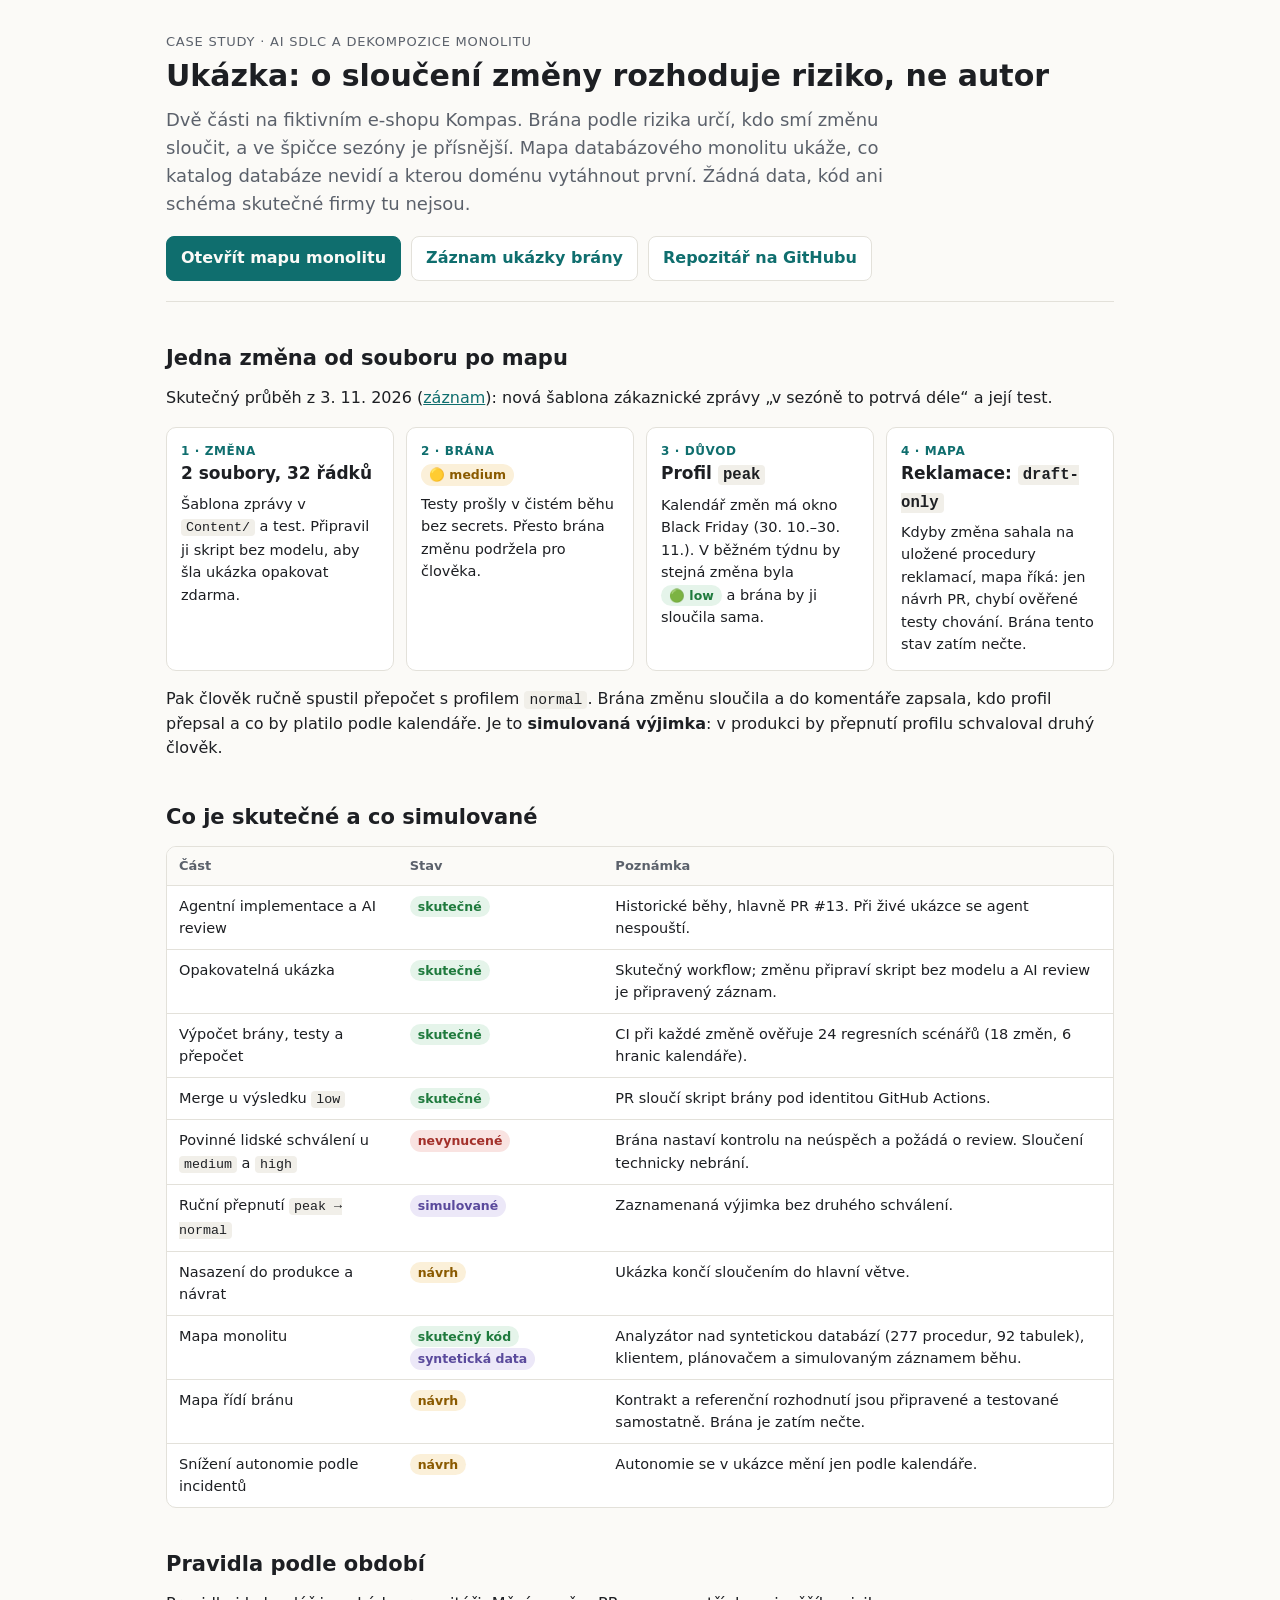
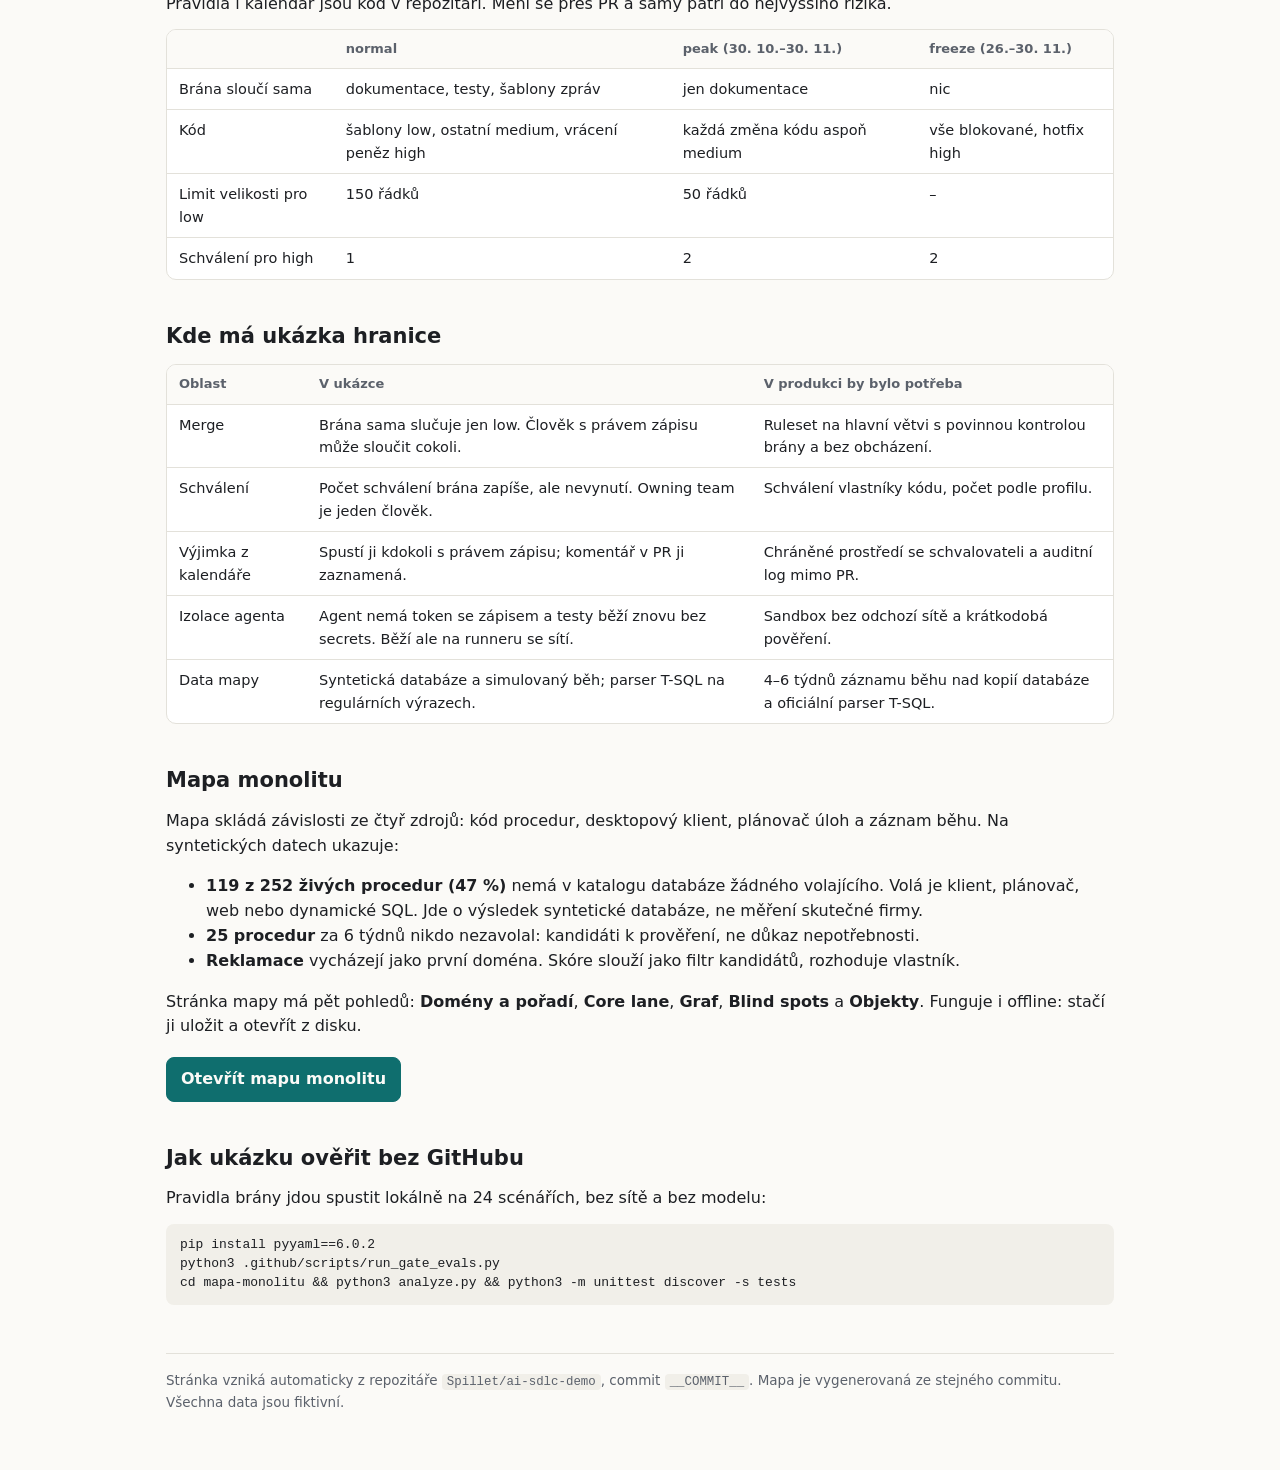
==== pages/index.html @ bfca405f "GitHub Pages: přehled pro hodnotitele, záznam dema a živá mapa - pages/index.html: cesta změna -> br" ====
<!doctype html>
<html lang="cs">
<head>
<meta charset="utf-8">
<meta name="viewport" content="width=device-width, initial-scale=1">
<title>AI SDLC: ukázka</title>
<meta name="description" content="Praktická ukázka k case study AI SDLC a dekompozice monolitu: brána podle rizika a kalendáře a mapa databázového monolitu. Fiktivní data.">
<link rel="stylesheet" href="style.css">
</head>
<body>
<main>
<header class="top">
  <p class="eyebrow">Case study · AI SDLC a dekompozice monolitu</p>
  <h1>Ukázka: o sloučení změny rozhoduje riziko, ne autor</h1>
  <p class="lead">Dvě části na fiktivním e-shopu Kompas. Brána podle rizika určí, kdo smí změnu sloučit, a ve špičce sezóny je přísnější. Mapa databázového monolitu ukáže, co katalog databáze nevidí a kterou doménu vytáhnout první. Žádná data, kód ani schéma skutečné firmy tu nejsou.</p>
  <div class="links">
    <a class="primary" href="mapa/">Otevřít mapu monolitu</a>
    <a href="zaznam-dema.html">Záznam ukázky brány</a>
    <a href="https://github.com/Spillet/ai-sdlc-demo">Repozitář na GitHubu</a>
  </div>
</header>

<section>
  <h2>Jedna změna od souboru po mapu</h2>
  <p>Skutečný průběh z 3. 11. 2026 (<a href="zaznam-dema.html">záznam</a>): nová šablona zákaznické zprávy „v sezóně to potrvá déle“ a její test.</p>
  <div class="path">
    <div class="step"><div class="n">1 · Změna</div><h3>2 soubory, 32 řádků</h3><p>Šablona zprávy v <code>Content/</code> a test. Připravil ji skript bez modelu, aby šla ukázka opakovat zdarma.</p></div>
    <div class="step"><div class="n">2 · Brána</div><h3><span class="tag t-med">🟡 medium</span></h3><p>Testy prošly v čistém běhu bez secrets. Přesto brána změnu podržela pro člověka.</p></div>
    <div class="step"><div class="n">3 · Důvod</div><h3>Profil <code>peak</code></h3><p>Kalendář změn má okno Black Friday (30. 10.–30. 11.). V běžném týdnu by stejná změna byla <span class="tag t-low">🟢 low</span> a brána by ji sloučila sama.</p></div>
    <div class="step"><div class="n">4 · Mapa</div><h3>Reklamace: <code>draft-only</code></h3><p>Kdyby změna sahala na uložené procedury reklamací, mapa říká: jen návrh PR, chybí ověřené testy chování. Brána tento stav zatím nečte.</p></div>
  </div>
  <p>Pak člověk ručně spustil přepočet s profilem <code>normal</code>. Brána změnu sloučila a do komentáře zapsala, kdo profil přepsal a co by platilo podle kalendáře. Je to <strong>simulovaná výjimka</strong>: v produkci by přepnutí profilu schvaloval druhý člověk.</p>
</section>

<section>
  <h2>Co je skutečné a co simulované</h2>
  <div class="table-wrap"><table>
    <thead><tr><th>Část</th><th>Stav</th><th>Poznámka</th></tr></thead>
    <tbody>
      <tr><td>Agentní implementace a AI review</td><td><span class="tag real">skutečné</span></td><td>Historické běhy, hlavně PR #13. Při živé ukázce se agent nespouští.</td></tr>
      <tr><td>Opakovatelná ukázka</td><td><span class="tag real">skutečné</span></td><td>Skutečný workflow; změnu připraví skript bez modelu a AI review je připravený záznam.</td></tr>
      <tr><td>Výpočet brány, testy a přepočet</td><td><span class="tag real">skutečné</span></td><td>CI při každé změně ověřuje 24 regresních scénářů (18 změn, 6 hranic kalendáře).</td></tr>
      <tr><td>Merge u výsledku <code>low</code></td><td><span class="tag real">skutečné</span></td><td>PR sloučí skript brány pod identitou GitHub Actions.</td></tr>
      <tr><td>Povinné lidské schválení u <code>medium</code> a <code>high</code></td><td><span class="tag not">nevynucené</span></td><td>Brána nastaví kontrolu na neúspěch a požádá o review. Sloučení technicky nebrání.</td></tr>
      <tr><td>Ruční přepnutí <code>peak → normal</code></td><td><span class="tag sim">simulované</span></td><td>Zaznamenaná výjimka bez druhého schválení.</td></tr>
      <tr><td>Nasazení do produkce a návrat</td><td><span class="tag plan">návrh</span></td><td>Ukázka končí sloučením do hlavní větve.</td></tr>
      <tr><td>Mapa monolitu</td><td><span class="tag real">skutečný kód</span> <span class="tag sim">syntetická data</span></td><td>Analyzátor nad syntetickou databází (277 procedur, 92 tabulek), klientem, plánovačem a simulovaným záznamem běhu.</td></tr>
      <tr><td>Mapa řídí bránu</td><td><span class="tag plan">návrh</span></td><td>Kontrakt a referenční rozhodnutí jsou připravené a testované samostatně. Brána je zatím nečte.</td></tr>
      <tr><td>Snížení autonomie podle incidentů</td><td><span class="tag plan">návrh</span></td><td>Autonomie se v ukázce mění jen podle kalendáře.</td></tr>
    </tbody>
  </table></div>
</section>

<section>
  <h2>Pravidla podle období</h2>
  <p>Pravidla i kalendář jsou kód v repozitáři. Mění se přes PR a samy patří do nejvyššího rizika.</p>
  <div class="table-wrap"><table>
    <thead><tr><th></th><th>normal</th><th>peak (30. 10.–30. 11.)</th><th>freeze (26.–30. 11.)</th></tr></thead>
    <tbody>
      <tr><td>Brána sloučí sama</td><td>dokumentace, testy, šablony zpráv</td><td>jen dokumentace</td><td>nic</td></tr>
      <tr><td>Kód</td><td>šablony low, ostatní medium, vrácení peněz high</td><td>každá změna kódu aspoň medium</td><td>vše blokované, hotfix high</td></tr>
      <tr><td>Limit velikosti pro low</td><td>150 řádků</td><td>50 řádků</td><td>–</td></tr>
      <tr><td>Schválení pro high</td><td>1</td><td>2</td><td>2</td></tr>
    </tbody>
  </table></div>
</section>

<section>
  <h2>Kde má ukázka hranice</h2>
  <div class="table-wrap"><table>
    <thead><tr><th>Oblast</th><th>V ukázce</th><th>V produkci by bylo potřeba</th></tr></thead>
    <tbody>
      <tr><td>Merge</td><td>Brána sama slučuje jen low. Člověk s právem zápisu může sloučit cokoli.</td><td>Ruleset na hlavní větvi s povinnou kontrolou brány a bez obcházení.</td></tr>
      <tr><td>Schválení</td><td>Počet schválení brána zapíše, ale nevynutí. Owning team je jeden člověk.</td><td>Schválení vlastníky kódu, počet podle profilu.</td></tr>
      <tr><td>Výjimka z kalendáře</td><td>Spustí ji kdokoli s právem zápisu; komentář v PR ji zaznamená.</td><td>Chráněné prostředí se schvalovateli a auditní log mimo PR.</td></tr>
      <tr><td>Izolace agenta</td><td>Agent nemá token se zápisem a testy běží znovu bez secrets. Běží ale na runneru se sítí.</td><td>Sandbox bez odchozí sítě a krátkodobá pověření.</td></tr>
      <tr><td>Data mapy</td><td>Syntetická databáze a simulovaný běh; parser T-SQL na regulárních výrazech.</td><td>4–6 týdnů záznamu běhu nad kopií databáze a oficiální parser T-SQL.</td></tr>
    </tbody>
  </table></div>
</section>

<section>
  <h2>Mapa monolitu</h2>
  <p>Mapa skládá závislosti ze čtyř zdrojů: kód procedur, desktopový klient, plánovač úloh a záznam běhu. Na syntetických datech ukazuje:</p>
  <ul>
    <li><strong>119 z 252 živých procedur (47 %)</strong> nemá v katalogu databáze žádného volajícího. Volá je klient, plánovač, web nebo dynamické SQL. Jde o výsledek syntetické databáze, ne měření skutečné firmy.</li>
    <li><strong>25 procedur</strong> za 6 týdnů nikdo nezavolal: kandidáti k prověření, ne důkaz nepotřebnosti.</li>
    <li><strong>Reklamace</strong> vycházejí jako první doména. Skóre slouží jako filtr kandidátů, rozhoduje vlastník.</li>
  </ul>
  <p>Stránka mapy má pět pohledů: <strong>Domény a pořadí</strong>, <strong>Core lane</strong>, <strong>Graf</strong>, <strong>Blind spots</strong> a <strong>Objekty</strong>. Funguje i offline: stačí ji uložit a otevřít z disku.</p>
  <div class="links"><a class="primary" href="mapa/">Otevřít mapu monolitu</a></div>
</section>

<section>
  <h2>Jak ukázku ověřit bez GitHubu</h2>
  <p>Pravidla brány jdou spustit lokálně na 24 scénářích, bez sítě a bez modelu:</p>
<pre>pip install pyyaml==6.0.2
python3 .github/scripts/run_gate_evals.py
cd mapa-monolitu &amp;&amp; python3 analyze.py &amp;&amp; python3 -m unittest discover -s tests</pre>
</section>

<footer>
  Stránka vzniká automaticky z repozitáře <code>Spillet/ai-sdlc-demo</code>, commit <code>__COMMIT__</code>. Mapa je vygenerovaná ze stejného commitu. Všechna data jsou fiktivní.
</footer>
</main>
</body>
</html>
---- pages/style.css ----
:root{
  --bg:#fbfaf7; --surface:#ffffff; --text:#1d1f23; --muted:#5b616b; --line:#e3e1da;
  --accent:#0f6e6e; --accent-soft:#e3f1f0;
  --low:#1f7a3d; --low-soft:#e5f4ea; --med:#8a5a00; --med-soft:#fbf0d9;
  --high:#a3302a; --high-soft:#f9e3e1; --sim:#5a4a9c; --sim-soft:#ece8f8;
  --code:#f1efe9;
}
@media (prefers-color-scheme: dark){:root:not([data-theme="light"]){
  --bg:#15171a; --surface:#1d2024; --text:#e8e6e1; --muted:#a3a8b0; --line:#30343a;
  --accent:#5cc3bf; --accent-soft:#1d3433;
  --low:#6fd08f; --low-soft:#1c3324; --med:#e6b85c; --med-soft:#3a2f17;
  --high:#f08a82; --high-soft:#3d2120; --sim:#b3a6f0; --sim-soft:#2a2540;
  --code:#262a2f;
}}
:root[data-theme="dark"]{
  --bg:#15171a; --surface:#1d2024; --text:#e8e6e1; --muted:#a3a8b0; --line:#30343a;
  --accent:#5cc3bf; --accent-soft:#1d3433;
  --low:#6fd08f; --low-soft:#1c3324; --med:#e6b85c; --med-soft:#3a2f17;
  --high:#f08a82; --high-soft:#3d2120; --sim:#b3a6f0; --sim-soft:#2a2540;
  --code:#262a2f;
}
*{box-sizing:border-box}
html{-webkit-text-size-adjust:100%}
body{margin:0;background:var(--bg);color:var(--text);
  font:16px/1.55 system-ui,-apple-system,"Segoe UI",Roboto,sans-serif}
main{max-width:980px;margin:0 auto;padding:32px 16px 64px}
header.top{border-bottom:1px solid var(--line);padding-bottom:20px;margin-bottom:28px}
.eyebrow{font-size:13px;letter-spacing:.06em;text-transform:uppercase;color:var(--muted);margin:0 0 6px}
h1{font-size:30px;line-height:1.2;margin:0 0 12px}
h2{font-size:21px;margin:40px 0 12px}
h3{font-size:17px;margin:0 0 6px}
p{margin:0 0 12px}
.lead{font-size:18px;color:var(--muted);max-width:760px}
a{color:var(--accent)}
code{background:var(--code);padding:1px 5px;border-radius:4px;font-size:.92em}
pre{background:var(--code);padding:12px 14px;border-radius:8px;overflow-x:auto;font-size:13px;line-height:1.45}
.note{border-left:3px solid var(--accent);background:var(--accent-soft);padding:10px 14px;border-radius:0 8px 8px 0;margin:16px 0}
.links{display:flex;flex-wrap:wrap;gap:10px;margin:18px 0 0}
.links a{display:inline-block;padding:9px 14px;border:1px solid var(--line);border-radius:8px;
  background:var(--surface);text-decoration:none;font-weight:600}
.links a.primary{background:var(--accent);border-color:var(--accent);color:var(--bg)}
.path{display:grid;grid-template-columns:repeat(4,1fr);gap:12px;margin:16px 0}
.step{background:var(--surface);border:1px solid var(--line);border-radius:10px;padding:14px}
.step .n{font-size:12px;font-weight:700;color:var(--accent);letter-spacing:.05em;text-transform:uppercase}
.step p{font-size:14.5px;margin:6px 0 0}
@media (max-width:760px){.path{grid-template-columns:1fr 1fr}}
@media (max-width:460px){.path{grid-template-columns:1fr}}
.table-wrap{overflow-x:auto;margin:12px 0;border:1px solid var(--line);border-radius:10px;background:var(--surface)}
table{border-collapse:collapse;width:100%;font-size:14.5px}
th,td{text-align:left;vertical-align:top;padding:9px 12px;border-bottom:1px solid var(--line)}
th{font-size:13px;color:var(--muted);font-weight:600;background:var(--bg)}
tr:last-child td{border-bottom:0}
.tag{display:inline-block;font-size:12.5px;font-weight:700;padding:1px 8px;border-radius:999px;white-space:nowrap}
.real{background:var(--low-soft);color:var(--low)}
.sim{background:var(--sim-soft);color:var(--sim)}
.plan{background:var(--med-soft);color:var(--med)}
.not{background:var(--high-soft);color:var(--high)}
.t-low{background:var(--low-soft);color:var(--low)}
.t-med{background:var(--med-soft);color:var(--med)}
.t-high{background:var(--high-soft);color:var(--high)}
footer{margin-top:48px;padding-top:16px;border-top:1px solid var(--line);font-size:13.5px;color:var(--muted)}
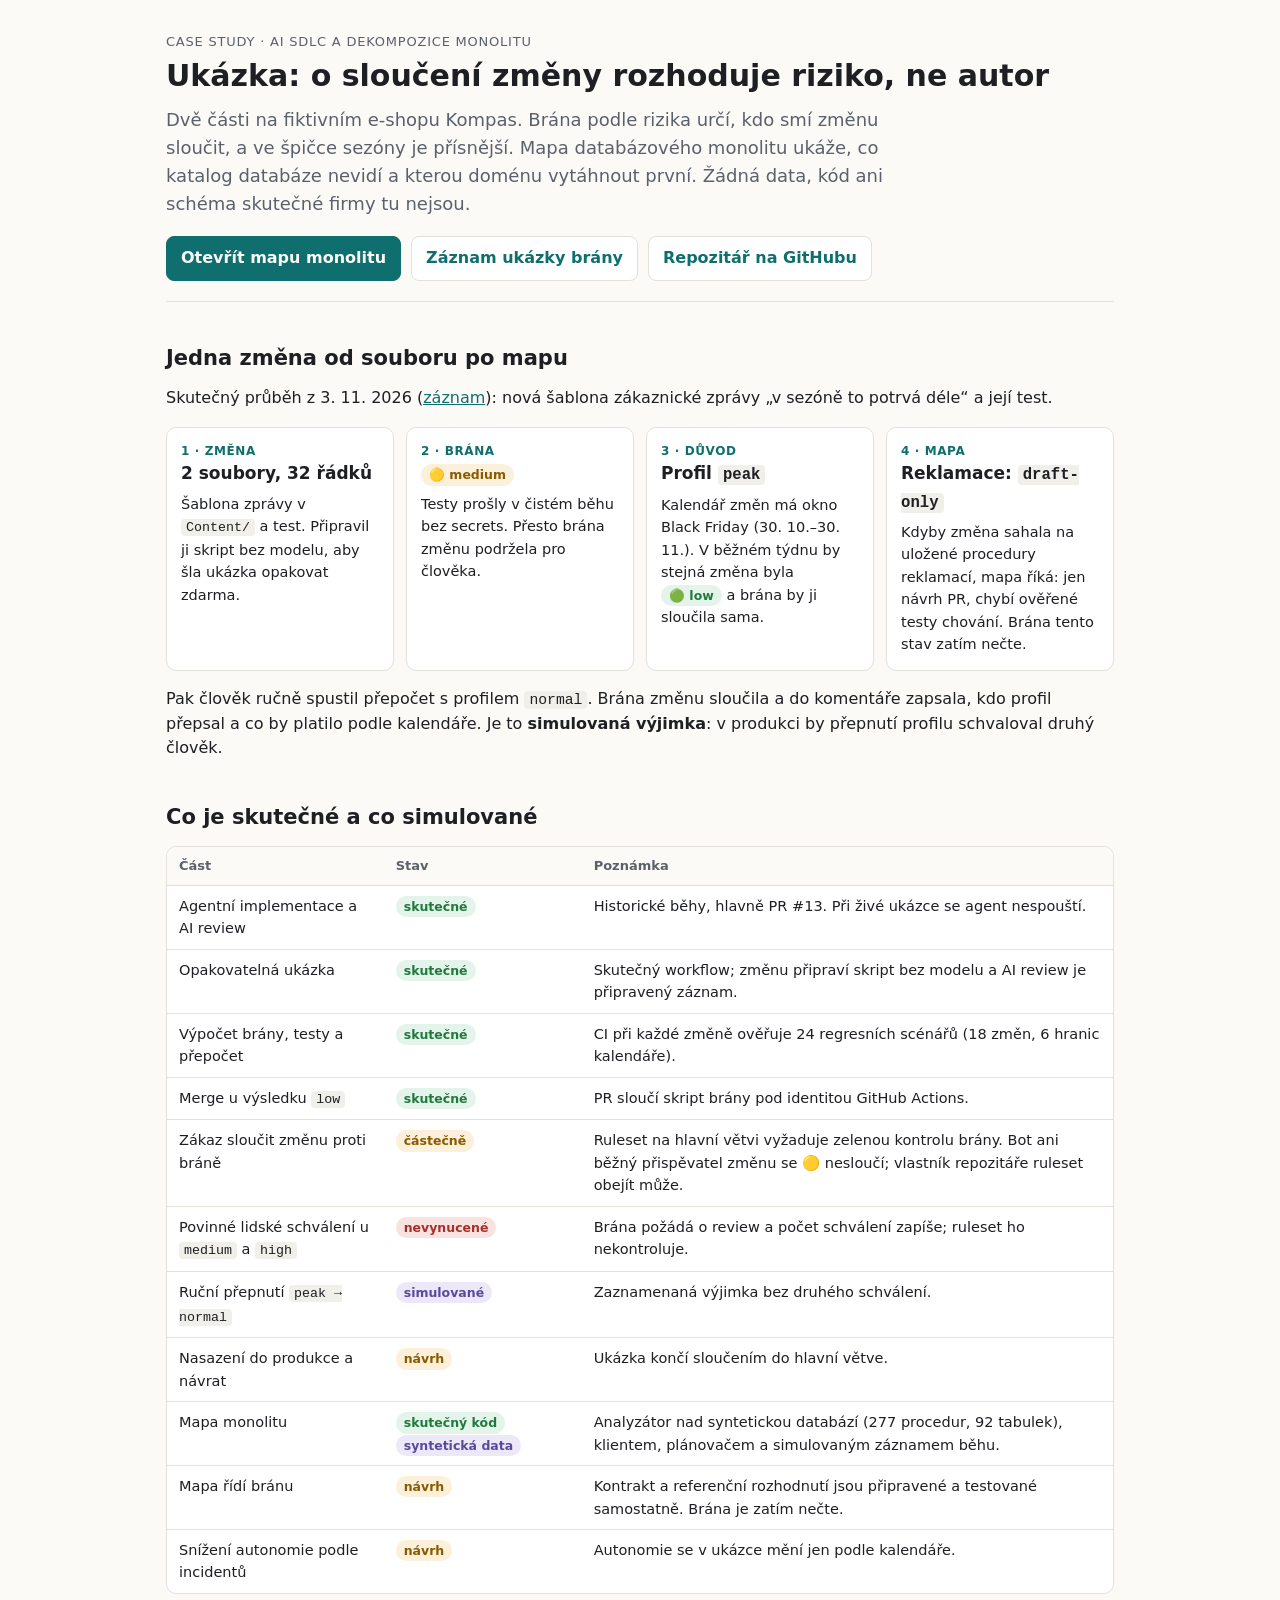
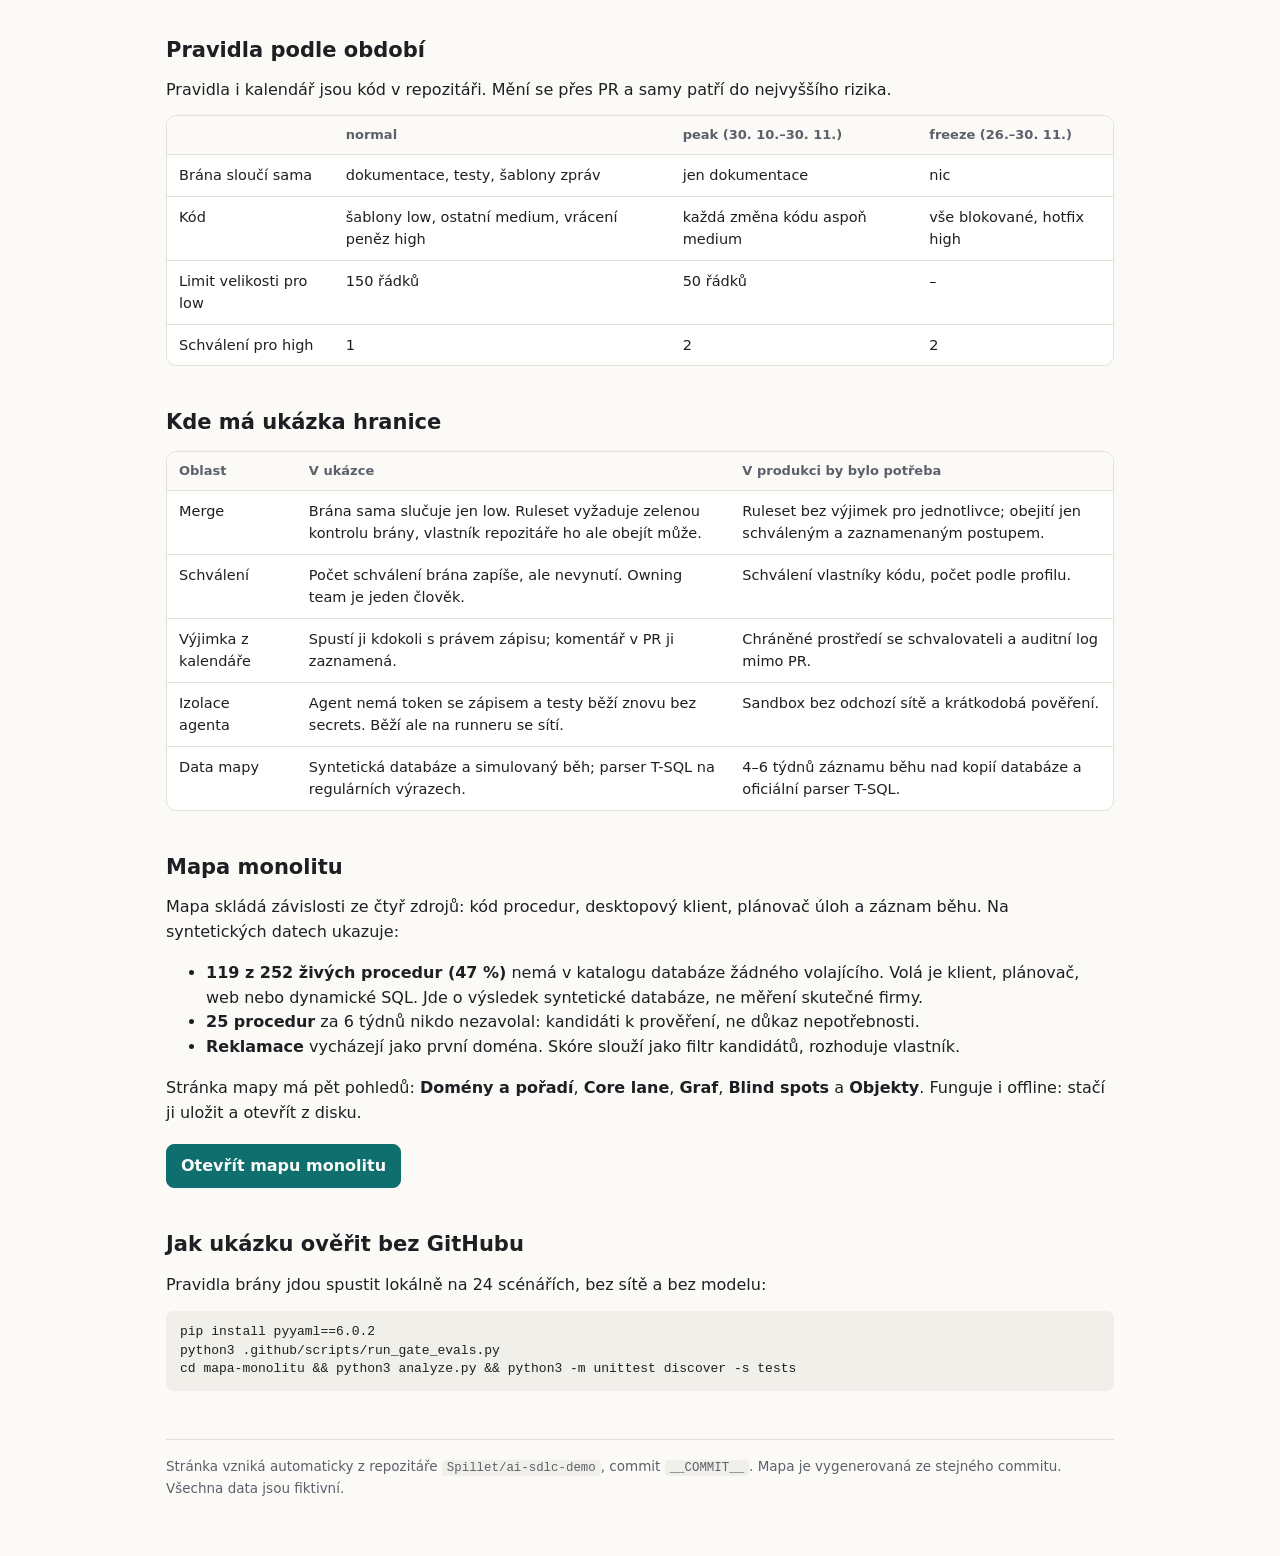
==== commit bfd5de23: "README a Pages: ruleset na main, odkazy na živý web - Ruleset „main: risk gate“ vyžaduje zelenou kon" ====
--- a/pages/index.html
+++ b/pages/index.html
@@ -41,7 +41,8 @@
       <tr><td>Opakovatelná ukázka</td><td><span class="tag real">skutečné</span></td><td>Skutečný workflow; změnu připraví skript bez modelu a AI review je připravený záznam.</td></tr>
       <tr><td>Výpočet brány, testy a přepočet</td><td><span class="tag real">skutečné</span></td><td>CI při každé změně ověřuje 24 regresních scénářů (18 změn, 6 hranic kalendáře).</td></tr>
       <tr><td>Merge u výsledku <code>low</code></td><td><span class="tag real">skutečné</span></td><td>PR sloučí skript brány pod identitou GitHub Actions.</td></tr>
-      <tr><td>Povinné lidské schválení u <code>medium</code> a <code>high</code></td><td><span class="tag not">nevynucené</span></td><td>Brána nastaví kontrolu na neúspěch a požádá o review. Sloučení technicky nebrání.</td></tr>
+      <tr><td>Zákaz sloučit změnu proti bráně</td><td><span class="tag plan">částečně</span></td><td>Ruleset na hlavní větvi vyžaduje zelenou kontrolu brány. Bot ani běžný přispěvatel změnu se 🟡 nesloučí; vlastník repozitáře ruleset obejít může.</td></tr>
+      <tr><td>Povinné lidské schválení u <code>medium</code> a <code>high</code></td><td><span class="tag not">nevynucené</span></td><td>Brána požádá o review a počet schválení zapíše; ruleset ho nekontroluje.</td></tr>
       <tr><td>Ruční přepnutí <code>peak → normal</code></td><td><span class="tag sim">simulované</span></td><td>Zaznamenaná výjimka bez druhého schválení.</td></tr>
       <tr><td>Nasazení do produkce a návrat</td><td><span class="tag plan">návrh</span></td><td>Ukázka končí sloučením do hlavní větve.</td></tr>
       <tr><td>Mapa monolitu</td><td><span class="tag real">skutečný kód</span> <span class="tag sim">syntetická data</span></td><td>Analyzátor nad syntetickou databází (277 procedur, 92 tabulek), klientem, plánovačem a simulovaným záznamem běhu.</td></tr>
@@ -70,7 +71,7 @@
   <div class="table-wrap"><table>
     <thead><tr><th>Oblast</th><th>V ukázce</th><th>V produkci by bylo potřeba</th></tr></thead>
     <tbody>
-      <tr><td>Merge</td><td>Brána sama slučuje jen low. Člověk s právem zápisu může sloučit cokoli.</td><td>Ruleset na hlavní větvi s povinnou kontrolou brány a bez obcházení.</td></tr>
+      <tr><td>Merge</td><td>Brána sama slučuje jen low. Ruleset vyžaduje zelenou kontrolu brány, vlastník repozitáře ho ale obejít může.</td><td>Ruleset bez výjimek pro jednotlivce; obejití jen schváleným a zaznamenaným postupem.</td></tr>
       <tr><td>Schválení</td><td>Počet schválení brána zapíše, ale nevynutí. Owning team je jeden člověk.</td><td>Schválení vlastníky kódu, počet podle profilu.</td></tr>
       <tr><td>Výjimka z kalendáře</td><td>Spustí ji kdokoli s právem zápisu; komentář v PR ji zaznamená.</td><td>Chráněné prostředí se schvalovateli a auditní log mimo PR.</td></tr>
       <tr><td>Izolace agenta</td><td>Agent nemá token se zápisem a testy běží znovu bez secrets. Běží ale na runneru se sítí.</td><td>Sandbox bez odchozí sítě a krátkodobá pověření.</td></tr>
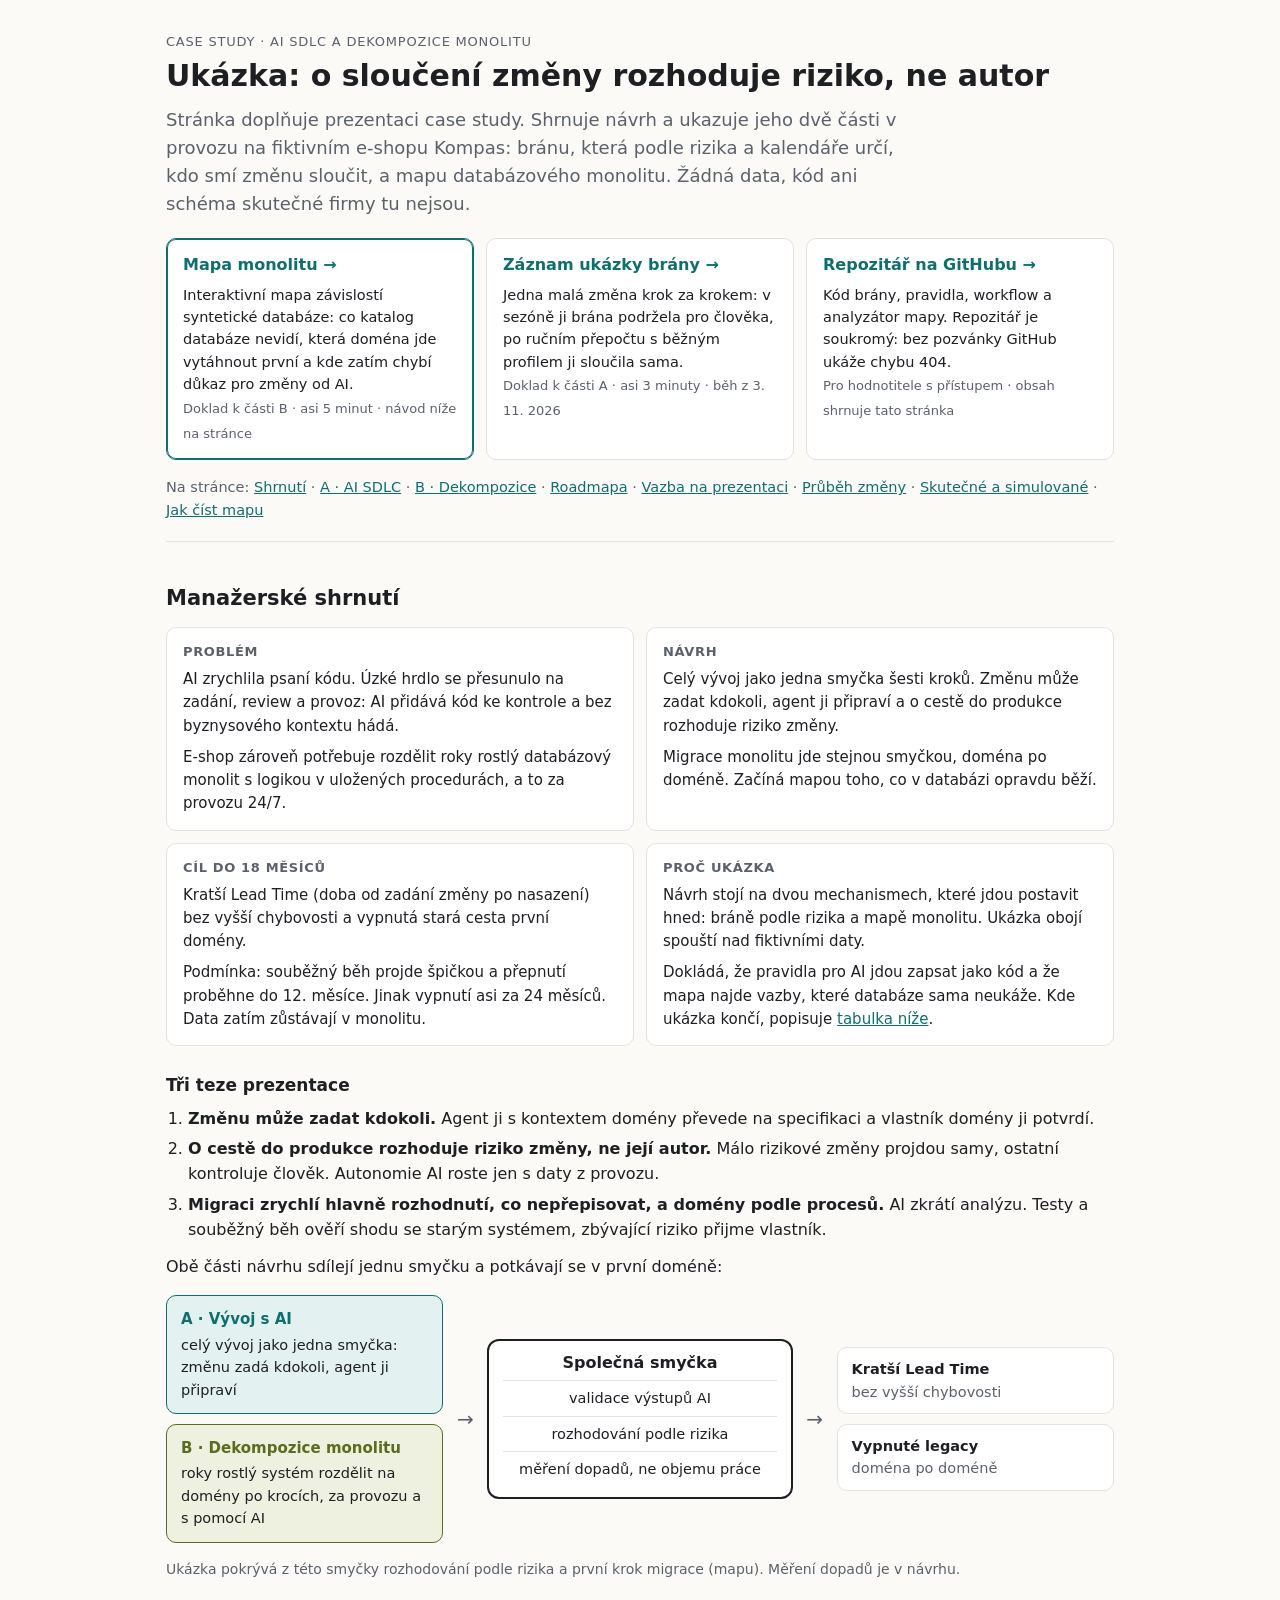
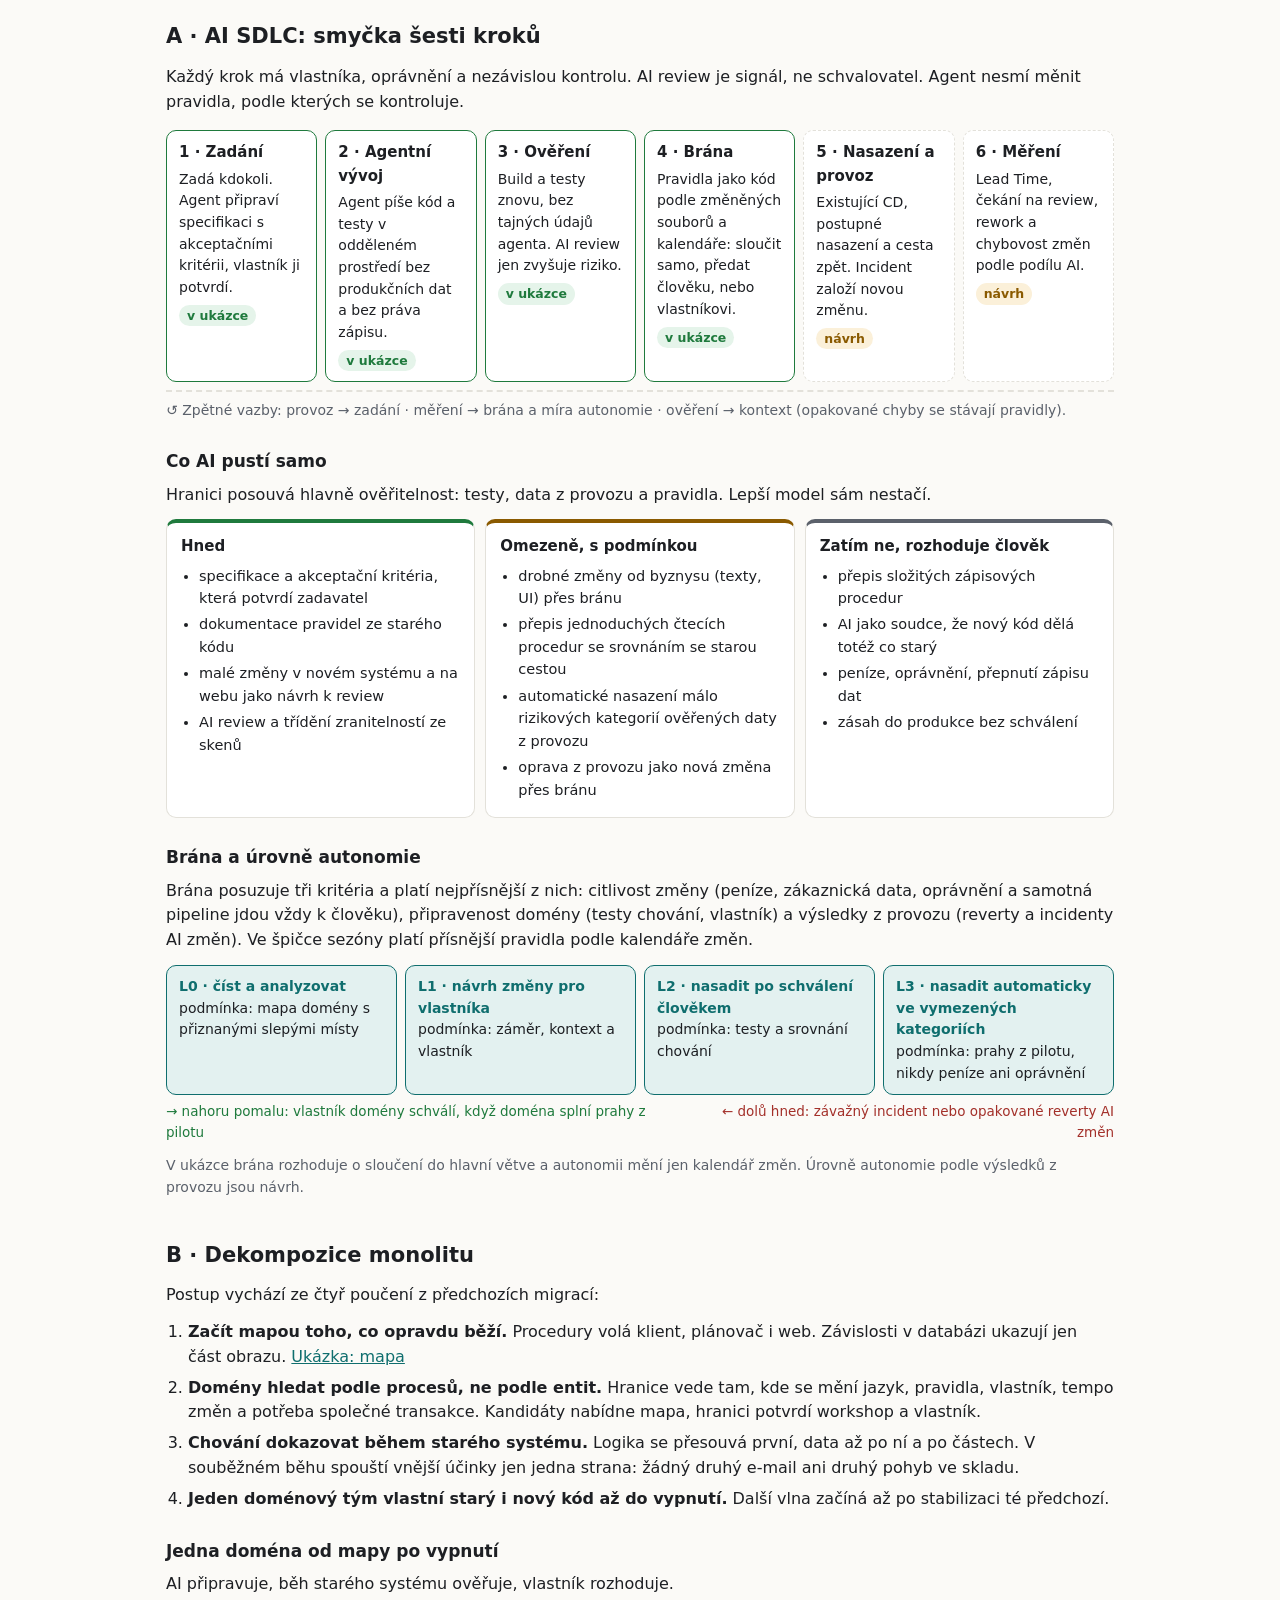
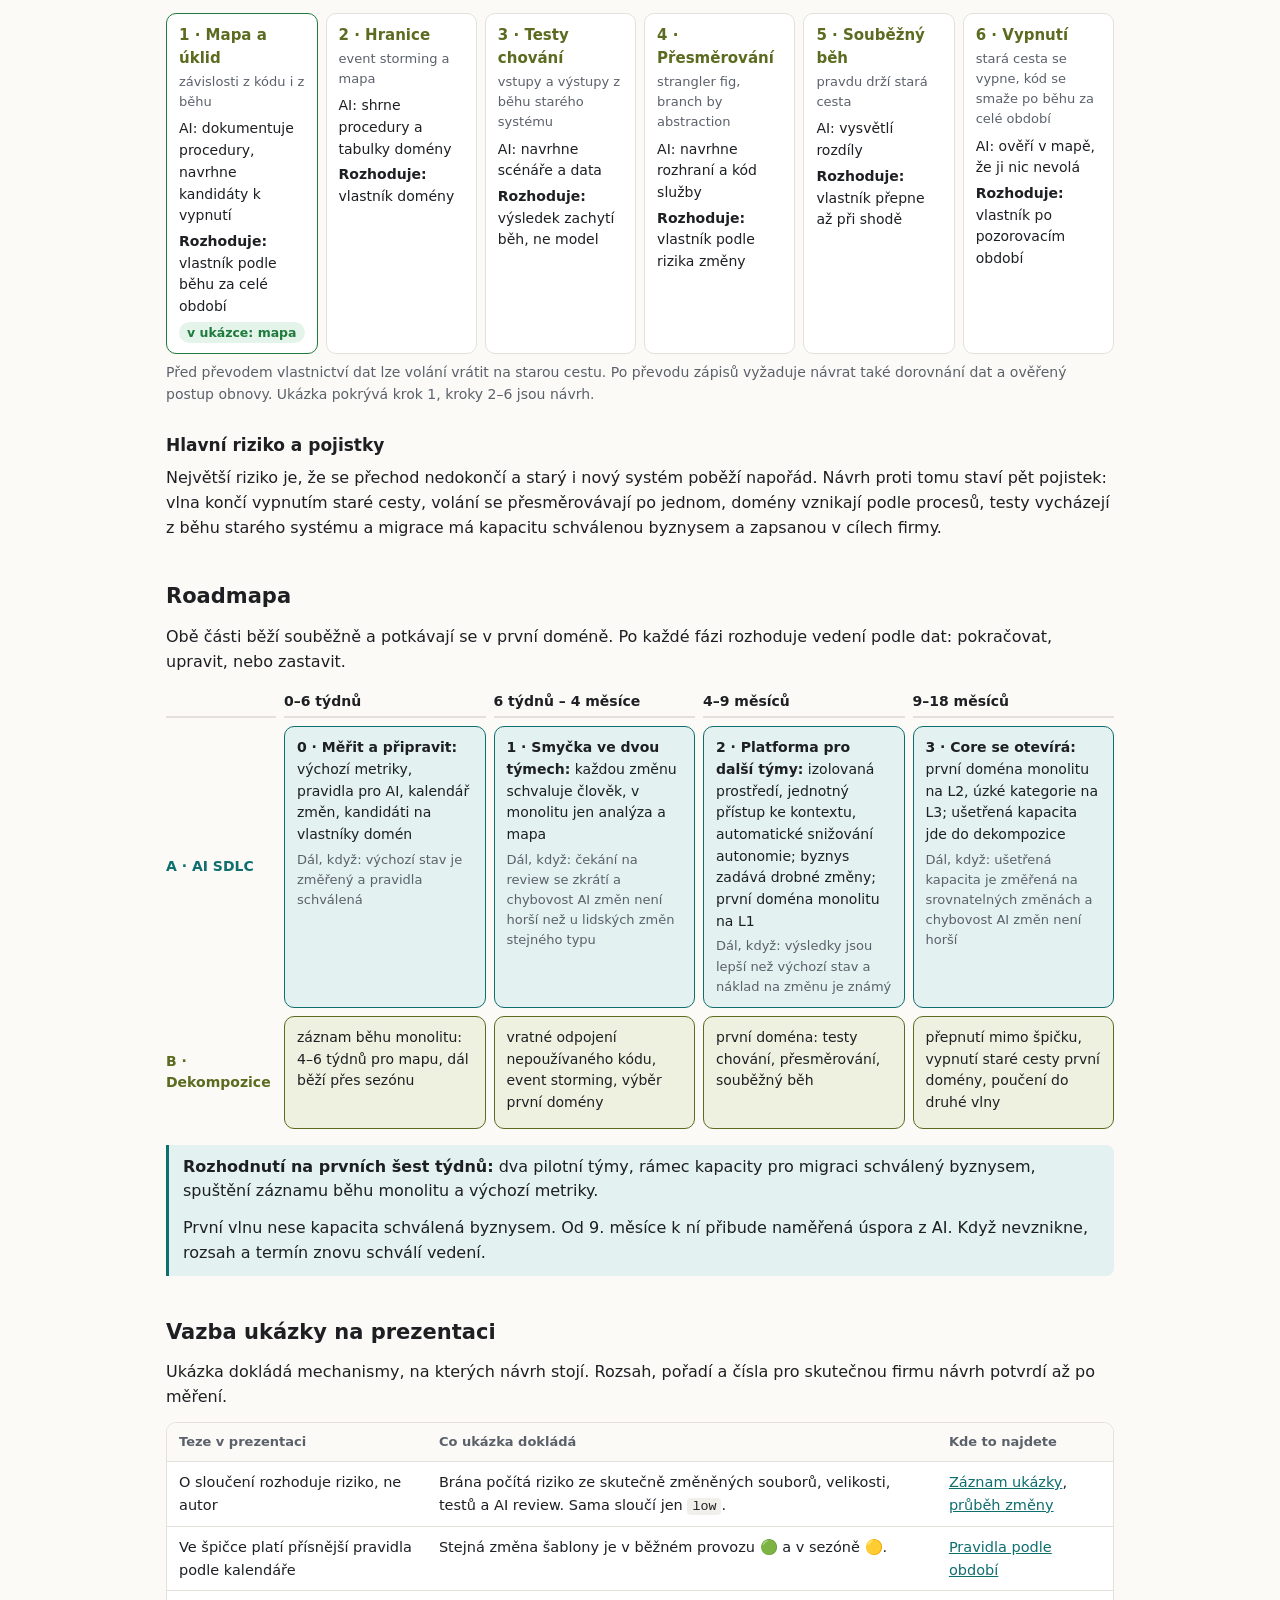
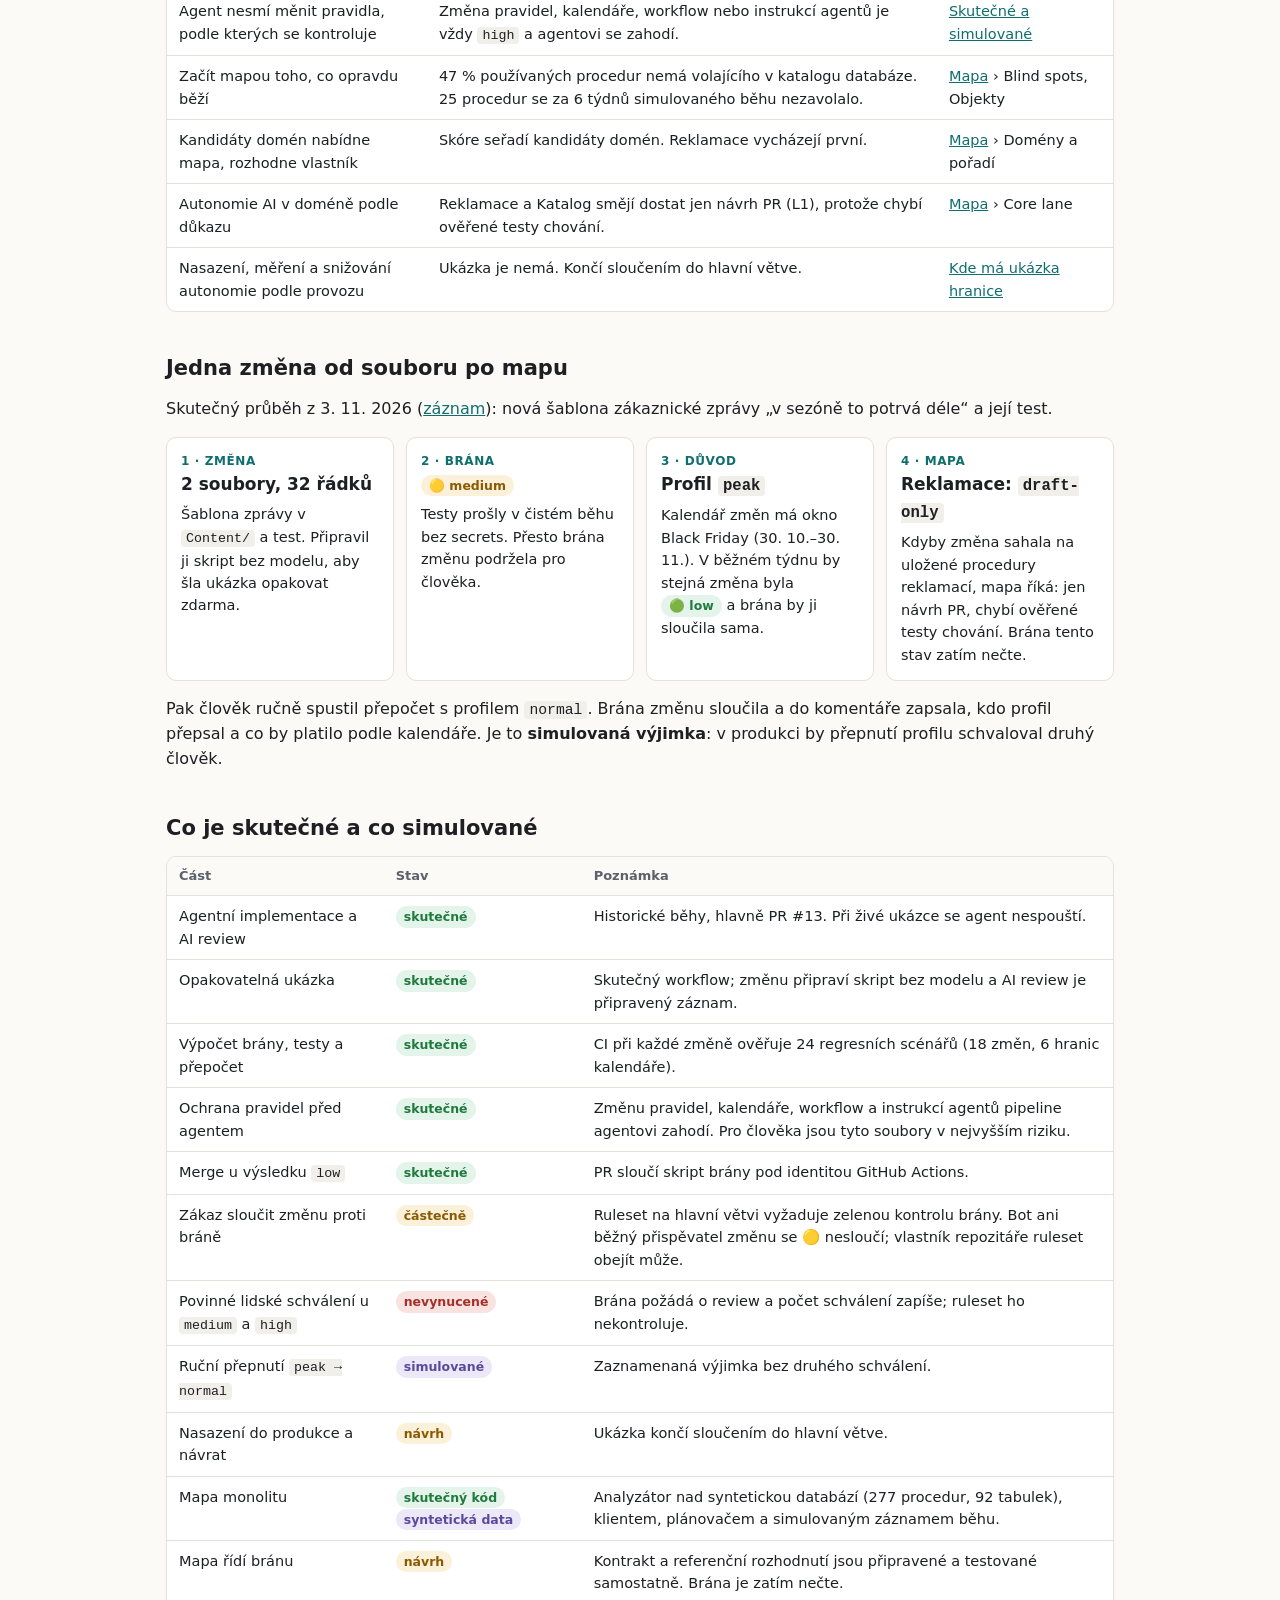
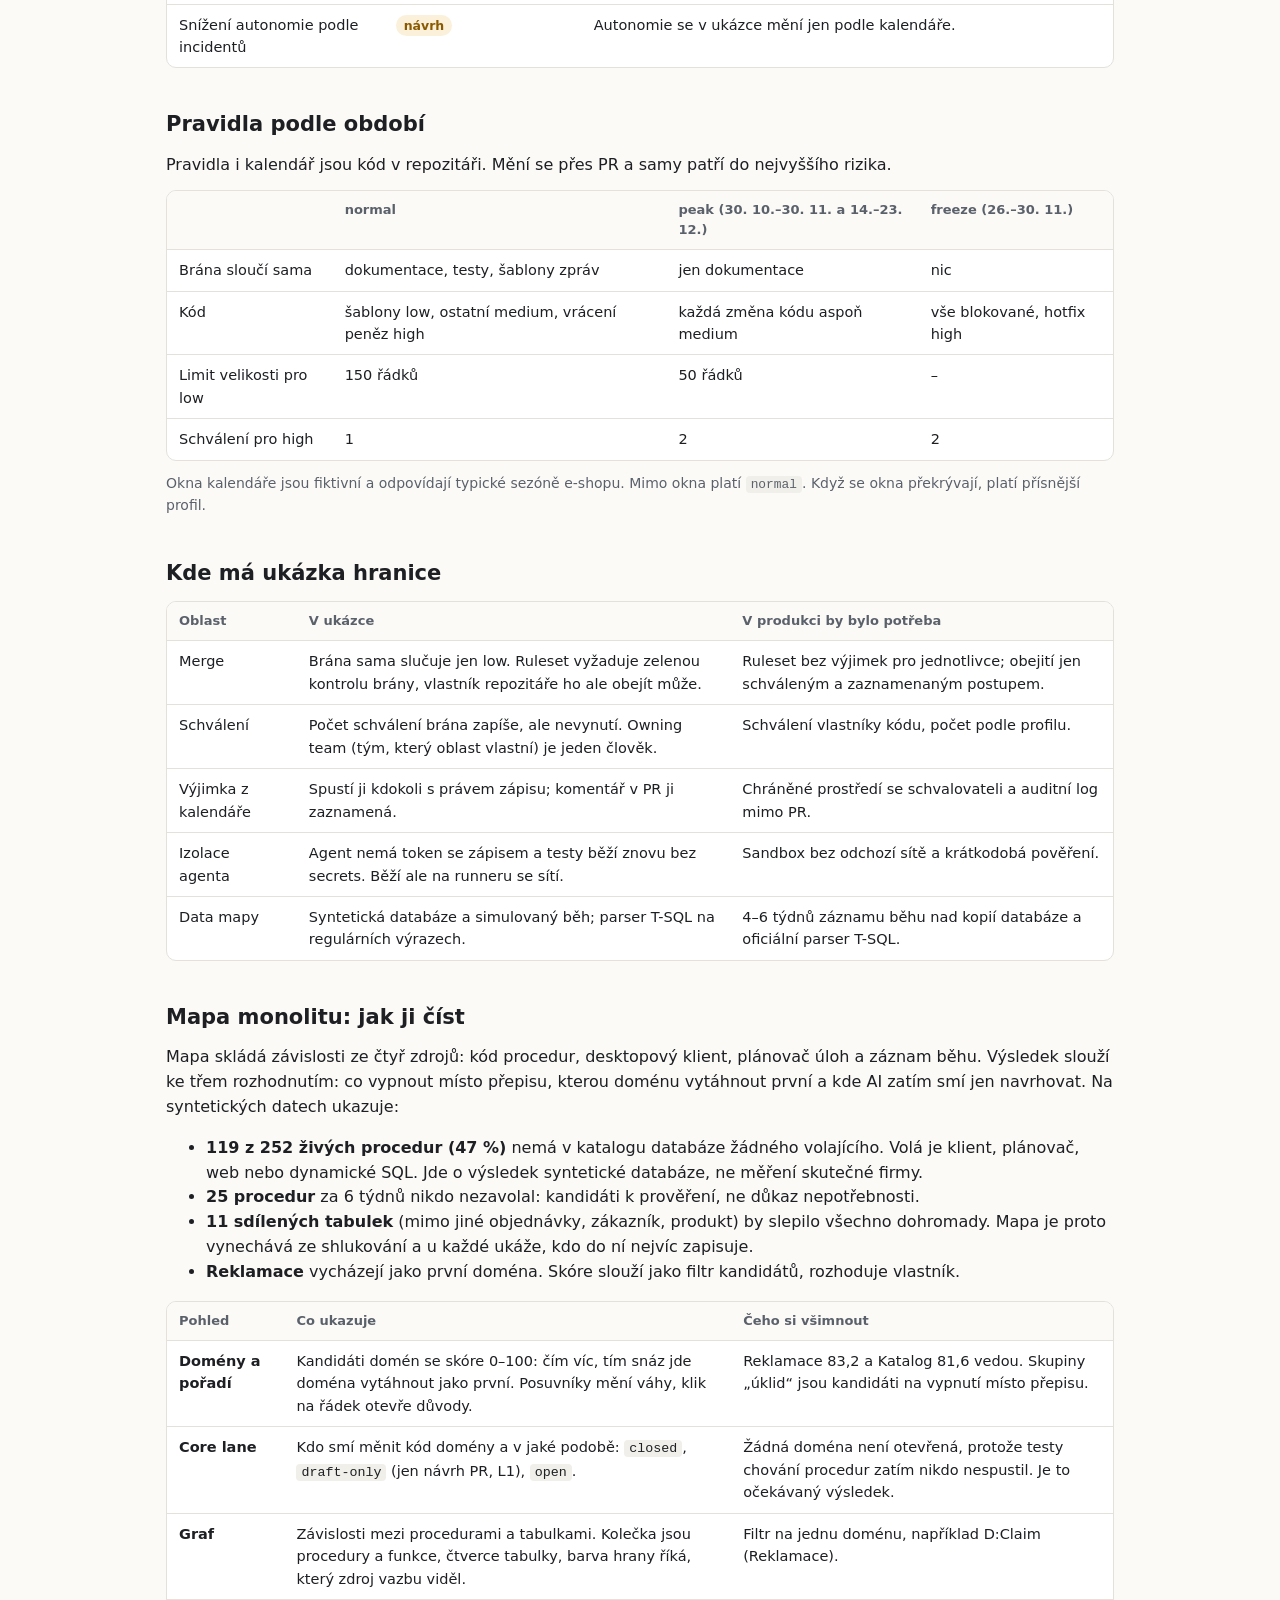
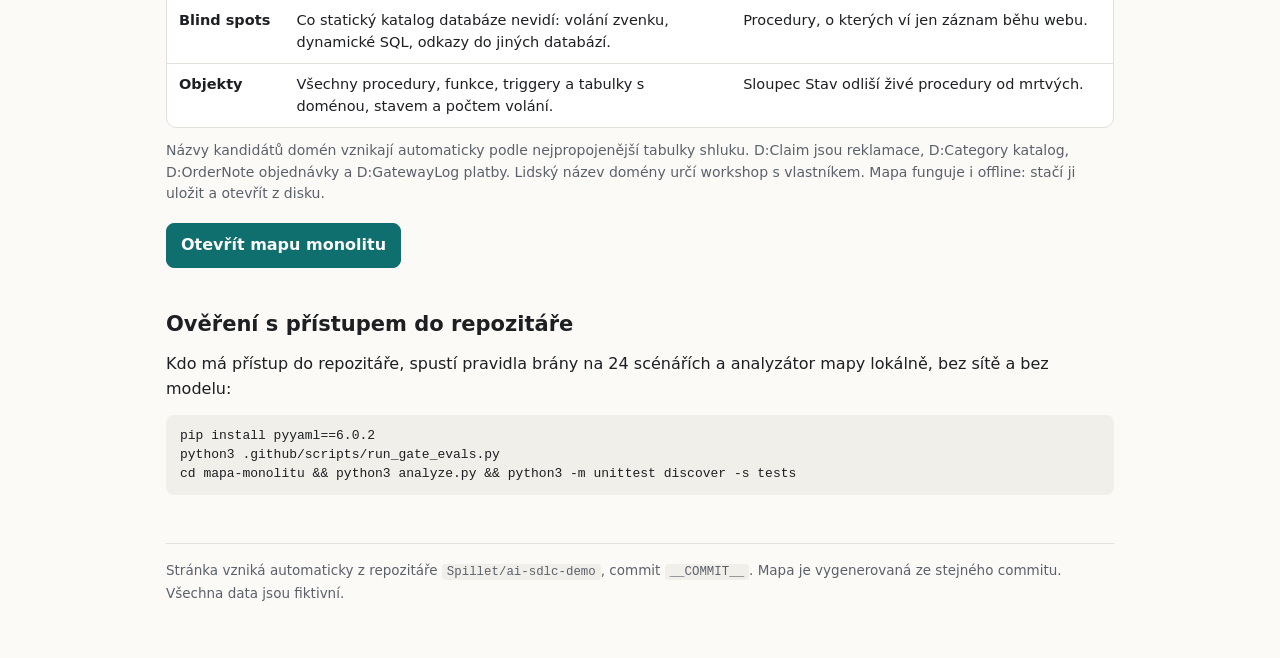
==== commit a1c12b28: "Pages: manažerské shrnutí, teze prezentace, roadmapa a návod k mapě Vstupní stránka nově vysvětluje " ====
--- a/pages/index.html
+++ b/pages/index.html
@@ -4,7 +4,7 @@
 <meta charset="utf-8">
 <meta name="viewport" content="width=device-width, initial-scale=1">
 <title>AI SDLC: ukázka</title>
-<meta name="description" content="Praktická ukázka k case study AI SDLC a dekompozice monolitu: brána podle rizika a kalendáře a mapa databázového monolitu. Fiktivní data.">
+<meta name="description" content="Case study AI SDLC a dekompozice monolitu: shrnutí návrhu, roadmapa a praktická ukázka na fiktivním e-shopu Kompas (brána podle rizika a kalendáře, mapa databázového monolitu).">
 <link rel="stylesheet" href="style.css">
 </head>
 <body>
@@ -12,15 +12,192 @@
 <header class="top">
   <p class="eyebrow">Case study · AI SDLC a dekompozice monolitu</p>
   <h1>Ukázka: o sloučení změny rozhoduje riziko, ne autor</h1>
-  <p class="lead">Dvě části na fiktivním e-shopu Kompas. Brána podle rizika určí, kdo smí změnu sloučit, a ve špičce sezóny je přísnější. Mapa databázového monolitu ukáže, co katalog databáze nevidí a kterou doménu vytáhnout první. Žádná data, kód ani schéma skutečné firmy tu nejsou.</p>
-  <div class="links">
-    <a class="primary" href="mapa/">Otevřít mapu monolitu</a>
-    <a href="zaznam-dema.html">Záznam ukázky brány</a>
-    <a href="https://github.com/Spillet/ai-sdlc-demo">Repozitář na GitHubu</a>
-  </div>
+  <p class="lead">Stránka doplňuje prezentaci case study. Shrnuje návrh a ukazuje jeho dvě části v provozu na fiktivním e-shopu Kompas: bránu, která podle rizika a kalendáře určí, kdo smí změnu sloučit, a mapu databázového monolitu. Žádná data, kód ani schéma skutečné firmy tu nejsou.</p>
+  <div class="cards">
+    <a class="card primary" href="mapa/">
+      <span class="k">Mapa monolitu →</span>
+      <p>Interaktivní mapa závislostí syntetické databáze: co katalog databáze nevidí, která doména jde vytáhnout první a kde zatím chybí důkaz pro změny od AI.</p>
+      <span class="meta">Doklad k části B · asi 5 minut · návod níže na stránce</span>
+    </a>
+    <a class="card" href="zaznam-dema.html">
+      <span class="k">Záznam ukázky brány →</span>
+      <p>Jedna malá změna krok za krokem: v sezóně ji brána podržela pro člověka, po ručním přepočtu s běžným profilem ji sloučila sama.</p>
+      <span class="meta">Doklad k části A · asi 3 minuty · běh z 3. 11. 2026</span>
+    </a>
+    <a class="card" href="https://github.com/Spillet/ai-sdlc-demo">
+      <span class="k">Repozitář na GitHubu →</span>
+      <p>Kód brány, pravidla, workflow a analyzátor mapy. Repozitář je soukromý: bez pozvánky GitHub ukáže chybu 404.</p>
+      <span class="meta">Pro hodnotitele s přístupem · obsah shrnuje tato stránka</span>
+    </a>
+  </div>
+  <p class="toc">Na stránce: <a href="#shrnuti">Shrnutí</a> · <a href="#ai-sdlc">A · AI SDLC</a> · <a href="#dekompozice">B · Dekompozice</a> · <a href="#roadmapa">Roadmapa</a> · <a href="#vazba">Vazba na prezentaci</a> · <a href="#zmena">Průběh změny</a> · <a href="#skutecne">Skutečné a simulované</a> · <a href="#mapa">Jak číst mapu</a></p>
 </header>
 
-<section>
+<section id="shrnuti">
+  <h2>Manažerské shrnutí</h2>
+  <div class="summary">
+    <div class="box">
+      <h3>Problém</h3>
+      <p>AI zrychlila psaní kódu. Úzké hrdlo se přesunulo na zadání, review a provoz: AI přidává kód ke kontrole a bez byznysového kontextu hádá.</p>
+      <p>E-shop zároveň potřebuje rozdělit roky rostlý databázový monolit s logikou v uložených procedurách, a to za provozu 24/7.</p>
+    </div>
+    <div class="box">
+      <h3>Návrh</h3>
+      <p>Celý vývoj jako jedna smyčka šesti kroků. Změnu může zadat kdokoli, agent ji připraví a o cestě do produkce rozhoduje riziko změny.</p>
+      <p>Migrace monolitu jde stejnou smyčkou, doména po doméně. Začíná mapou toho, co v databázi opravdu běží.</p>
+    </div>
+    <div class="box">
+      <h3>Cíl do 18 měsíců</h3>
+      <p>Kratší Lead Time (doba od zadání změny po nasazení) bez vyšší chybovosti a vypnutá stará cesta první domény.</p>
+      <p>Podmínka: souběžný běh projde špičkou a přepnutí proběhne do 12. měsíce. Jinak vypnutí asi za 24 měsíců. Data zatím zůstávají v monolitu.</p>
+    </div>
+    <div class="box">
+      <h3>Proč ukázka</h3>
+      <p>Návrh stojí na dvou mechanismech, které jdou postavit hned: bráně podle rizika a mapě monolitu. Ukázka obojí spouští nad fiktivními daty.</p>
+      <p>Dokládá, že pravidla pro AI jdou zapsat jako kód a že mapa najde vazby, které databáze sama neukáže. Kde ukázka končí, popisuje <a href="#skutecne">tabulka níže</a>.</p>
+    </div>
+  </div>
+
+  <h3>Tři teze prezentace</h3>
+  <ol class="theses">
+    <li><strong>Změnu může zadat kdokoli.</strong> Agent ji s kontextem domény převede na specifikaci a vlastník domény ji potvrdí.</li>
+    <li><strong>O cestě do produkce rozhoduje riziko změny, ne její autor.</strong> Málo rizikové změny projdou samy, ostatní kontroluje člověk. Autonomie AI roste jen s daty z provozu.</li>
+    <li><strong>Migraci zrychlí hlavně rozhodnutí, co nepřepisovat, a domény podle procesů.</strong> AI zkrátí analýzu. Testy a souběžný běh ověří shodu se starým systémem, zbývající riziko přijme vlastník.</li>
+  </ol>
+
+  <p>Obě části návrhu sdílejí jednu smyčku a potkávají se v první doméně:</p>
+  <div class="d-two" role="img" aria-label="Část A Vývoj s AI a část B Dekompozice monolitu vedou do společné smyčky: validace výstupů AI, rozhodování podle rizika a měření dopadů. Výsledkem je kratší Lead Time bez vyšší chybovosti a vypnuté legacy doména po doméně.">
+    <div class="d-col">
+      <div class="d-box d-a"><b>A · Vývoj s AI</b>celý vývoj jako jedna smyčka: změnu zadá kdokoli, agent ji připraví</div>
+      <div class="d-box d-b"><b>B · Dekompozice monolitu</b>roky rostlý systém rozdělit na domény po krocích, za provozu a s pomocí AI</div>
+    </div>
+    <div class="arr" aria-hidden="true"></div>
+    <div class="d-loop">
+      <b>Společná smyčka</b>
+      <div>validace výstupů AI</div>
+      <div>rozhodování podle rizika</div>
+      <div>měření dopadů, ne objemu práce</div>
+    </div>
+    <div class="arr" aria-hidden="true"></div>
+    <div class="d-col">
+      <div class="d-out"><b>Kratší Lead Time</b><span>bez vyšší chybovosti</span></div>
+      <div class="d-out"><b>Vypnuté legacy</b><span>doména po doméně</span></div>
+    </div>
+  </div>
+  <p class="muted small">Ukázka pokrývá z této smyčky rozhodování podle rizika a první krok migrace (mapu). Měření dopadů je v návrhu.</p>
+</section>
+
+<section id="ai-sdlc">
+  <h2>A · AI SDLC: smyčka šesti kroků</h2>
+  <p>Každý krok má vlastníka, oprávnění a nezávislou kontrolu. AI review je signál, ne schvalovatel. Agent nesmí měnit pravidla, podle kterých se kontroluje.</p>
+  <div class="loop">
+    <div class="s in"><h3>1 · Zadání</h3><p>Zadá kdokoli. Agent připraví specifikaci s akceptačními kritérii, vlastník ji potvrdí.</p><span class="tag real">v ukázce</span></div>
+    <div class="s in"><h3>2 · Agentní vývoj</h3><p>Agent píše kód a testy v odděleném prostředí bez produkčních dat a bez práva zápisu.</p><span class="tag real">v ukázce</span></div>
+    <div class="s in"><h3>3 · Ověření</h3><p>Build a testy znovu, bez tajných údajů agenta. AI review jen zvyšuje riziko.</p><span class="tag real">v ukázce</span></div>
+    <div class="s in"><h3>4 · Brána</h3><p>Pravidla jako kód podle změněných souborů a kalendáře: sloučit samo, předat člověku, nebo vlastníkovi.</p><span class="tag real">v ukázce</span></div>
+    <div class="s out"><h3>5 · Nasazení a provoz</h3><p>Existující CD, postupné nasazení a cesta zpět. Incident založí novou změnu.</p><span class="tag plan">návrh</span></div>
+    <div class="s out"><h3>6 · Měření</h3><p>Lead Time, čekání na review, rework a chybovost změn podle podílu AI.</p><span class="tag plan">návrh</span></div>
+  </div>
+  <p class="loop-back">↺ Zpětné vazby: provoz → zadání · měření → brána a míra autonomie · ověření → kontext (opakované chyby se stávají pravidly).</p>
+
+  <h3>Co AI pustí samo</h3>
+  <p>Hranici posouvá hlavně ověřitelnost: testy, data z provozu a pravidla. Lepší model sám nestačí.</p>
+  <div class="bands">
+    <div class="band go"><h3>Hned</h3><ul>
+      <li>specifikace a akceptační kritéria, která potvrdí zadavatel</li>
+      <li>dokumentace pravidel ze starého kódu</li>
+      <li>malé změny v novém systému a na webu jako návrh k review</li>
+      <li>AI review a třídění zranitelností ze skenů</li></ul></div>
+    <div class="band cond"><h3>Omezeně, s podmínkou</h3><ul>
+      <li>drobné změny od byznysu (texty, UI) přes bránu</li>
+      <li>přepis jednoduchých čtecích procedur se srovnáním se starou cestou</li>
+      <li>automatické nasazení málo rizikových kategorií ověřených daty z provozu</li>
+      <li>oprava z provozu jako nová změna přes bránu</li></ul></div>
+    <div class="band no"><h3>Zatím ne, rozhoduje člověk</h3><ul>
+      <li>přepis složitých zápisových procedur</li>
+      <li>AI jako soudce, že nový kód dělá totéž co starý</li>
+      <li>peníze, oprávnění, přepnutí zápisu dat</li>
+      <li>zásah do produkce bez schválení</li></ul></div>
+  </div>
+
+  <h3>Brána a úrovně autonomie</h3>
+  <p>Brána posuzuje tři kritéria a platí nejpřísnější z nich: citlivost změny (peníze, zákaznická data, oprávnění a samotná pipeline jdou vždy k člověku), připravenost domény (testy chování, vlastník) a výsledky z provozu (reverty a incidenty AI změn). Ve špičce sezóny platí přísnější pravidla podle kalendáře změn.</p>
+  <div class="levels">
+    <div class="lvl"><b>L0 · číst a analyzovat</b>podmínka: mapa domény s přiznanými slepými místy</div>
+    <div class="lvl"><b>L1 · návrh změny pro vlastníka</b>podmínka: záměr, kontext a vlastník</div>
+    <div class="lvl"><b>L2 · nasadit po schválení člověkem</b>podmínka: testy a srovnání chování</div>
+    <div class="lvl"><b>L3 · nasadit automaticky ve vymezených kategoriích</b>podmínka: prahy z pilotu, nikdy peníze ani oprávnění</div>
+  </div>
+  <div class="lvl-arrows"><span class="up">→ nahoru pomalu: vlastník domény schválí, když doména splní prahy z pilotu</span><span class="down">← dolů hned: závažný incident nebo opakované reverty AI změn</span></div>
+  <p class="muted small">V ukázce brána rozhoduje o sloučení do hlavní větve a autonomii mění jen kalendář změn. Úrovně autonomie podle výsledků z provozu jsou návrh.</p>
+</section>
+
+<section id="dekompozice">
+  <h2>B · Dekompozice monolitu</h2>
+  <p>Postup vychází ze čtyř poučení z předchozích migrací:</p>
+  <ol class="theses">
+    <li><strong>Začít mapou toho, co opravdu běží.</strong> Procedury volá klient, plánovač i web. Závislosti v databázi ukazují jen část obrazu. <a href="#mapa">Ukázka: mapa</a></li>
+    <li><strong>Domény hledat podle procesů, ne podle entit.</strong> Hranice vede tam, kde se mění jazyk, pravidla, vlastník, tempo změn a potřeba společné transakce. Kandidáty nabídne mapa, hranici potvrdí workshop a vlastník.</li>
+    <li><strong>Chování dokazovat během starého systému.</strong> Logika se přesouvá první, data až po ní a po částech. V souběžném běhu spouští vnější účinky jen jedna strana: žádný druhý e-mail ani druhý pohyb ve skladu.</li>
+    <li><strong>Jeden doménový tým vlastní starý i nový kód až do vypnutí.</strong> Další vlna začíná až po stabilizaci té předchozí.</li>
+  </ol>
+
+  <h3>Jedna doména od mapy po vypnutí</h3>
+  <p>AI připravuje, běh starého systému ověřuje, vlastník rozhoduje.</p>
+  <div class="domain">
+    <div class="s in"><h3>1 · Mapa a úklid</h3><p class="how">závislosti z kódu i z běhu</p><p>AI: dokumentuje procedury, navrhne kandidáty k vypnutí</p><p><strong>Rozhoduje:</strong> vlastník podle běhu za celé období</p><span class="tag real">v ukázce: mapa</span></div>
+    <div class="s"><h3>2 · Hranice</h3><p class="how">event storming a mapa</p><p>AI: shrne procedury a tabulky domény</p><p><strong>Rozhoduje:</strong> vlastník domény</p></div>
+    <div class="s"><h3>3 · Testy chování</h3><p class="how">vstupy a výstupy z běhu starého systému</p><p>AI: navrhne scénáře a data</p><p><strong>Rozhoduje:</strong> výsledek zachytí běh, ne model</p></div>
+    <div class="s"><h3>4 · Přesměrování</h3><p class="how">strangler fig, branch by abstraction</p><p>AI: navrhne rozhraní a kód služby</p><p><strong>Rozhoduje:</strong> vlastník podle rizika změny</p></div>
+    <div class="s"><h3>5 · Souběžný běh</h3><p class="how">pravdu drží stará cesta</p><p>AI: vysvětlí rozdíly</p><p><strong>Rozhoduje:</strong> vlastník přepne až při shodě</p></div>
+    <div class="s"><h3>6 · Vypnutí</h3><p class="how">stará cesta se vypne, kód se smaže po běhu za celé období</p><p>AI: ověří v mapě, že ji nic nevolá</p><p><strong>Rozhoduje:</strong> vlastník po pozorovacím období</p></div>
+  </div>
+  <p class="muted small">Před převodem vlastnictví dat lze volání vrátit na starou cestu. Po převodu zápisů vyžaduje návrat také dorovnání dat a ověřený postup obnovy. Ukázka pokrývá krok 1, kroky 2–6 jsou návrh.</p>
+
+  <h3>Hlavní riziko a pojistky</h3>
+  <p>Největší riziko je, že se přechod nedokončí a starý i nový systém poběží napořád. Návrh proti tomu staví pět pojistek: vlna končí vypnutím staré cesty, volání se přesměrovávají po jednom, domény vznikají podle procesů, testy vycházejí z běhu starého systému a migrace má kapacitu schválenou byznysem a zapsanou v cílech firmy.</p>
+</section>
+
+<section id="roadmapa">
+  <h2>Roadmapa</h2>
+  <p>Obě části běží souběžně a potkávají se v první doméně. Po každé fázi rozhoduje vedení podle dat: pokračovat, upravit, nebo zastavit.</p>
+  <div class="road">
+    <div class="h"></div><div class="h">0–6 týdnů</div><div class="h">6 týdnů – 4 měsíce</div><div class="h">4–9 měsíců</div><div class="h">9–18 měsíců</div>
+    <div class="lab a">A · AI SDLC</div>
+    <div class="c a"><span class="m">A · 0–6 týdnů</span><p><strong>0 · Měřit a připravit:</strong> výchozí metriky, pravidla pro AI, kalendář změn, kandidáti na vlastníky domén</p><p class="cond">Dál, když: výchozí stav je změřený a pravidla schválená</p></div>
+    <div class="c a"><span class="m">A · 6 týdnů – 4 měsíce</span><p><strong>1 · Smyčka ve dvou týmech:</strong> každou změnu schvaluje člověk, v monolitu jen analýza a mapa</p><p class="cond">Dál, když: čekání na review se zkrátí a chybovost AI změn není horší než u lidských změn stejného typu</p></div>
+    <div class="c a"><span class="m">A · 4–9 měsíců</span><p><strong>2 · Platforma pro další týmy:</strong> izolovaná prostředí, jednotný přístup ke kontextu, automatické snižování autonomie; byznys zadává drobné změny; první doména monolitu na L1</p><p class="cond">Dál, když: výsledky jsou lepší než výchozí stav a náklad na změnu je známý</p></div>
+    <div class="c a"><span class="m">A · 9–18 měsíců</span><p><strong>3 · Core se otevírá:</strong> první doména monolitu na L2, úzké kategorie na L3; ušetřená kapacita jde do dekompozice</p><p class="cond">Dál, když: ušetřená kapacita je změřená na srovnatelných změnách a chybovost AI změn není horší</p></div>
+    <div class="lab b">B · Dekompozice</div>
+    <div class="c b"><span class="m">B · 0–6 týdnů</span><p>záznam běhu monolitu: 4–6 týdnů pro mapu, dál běží přes sezónu</p></div>
+    <div class="c b"><span class="m">B · 6 týdnů – 4 měsíce</span><p>vratné odpojení nepoužívaného kódu, event storming, výběr první domény</p></div>
+    <div class="c b"><span class="m">B · 4–9 měsíců</span><p>první doména: testy chování, přesměrování, souběžný běh</p></div>
+    <div class="c b"><span class="m">B · 9–18 měsíců</span><p>přepnutí mimo špičku, vypnutí staré cesty první domény, poučení do druhé vlny</p></div>
+  </div>
+  <div class="note">
+    <p><strong>Rozhodnutí na prvních šest týdnů:</strong> dva pilotní týmy, rámec kapacity pro migraci schválený byznysem, spuštění záznamu běhu monolitu a výchozí metriky.</p>
+    <p>První vlnu nese kapacita schválená byznysem. Od 9. měsíce k ní přibude naměřená úspora z AI. Když nevznikne, rozsah a termín znovu schválí vedení.</p>
+  </div>
+</section>
+
+<section id="vazba">
+  <h2>Vazba ukázky na prezentaci</h2>
+  <p>Ukázka dokládá mechanismy, na kterých návrh stojí. Rozsah, pořadí a čísla pro skutečnou firmu návrh potvrdí až po měření.</p>
+  <div class="table-wrap"><table>
+    <thead><tr><th>Teze v prezentaci</th><th>Co ukázka dokládá</th><th>Kde to najdete</th></tr></thead>
+    <tbody>
+      <tr><td>O sloučení rozhoduje riziko, ne autor</td><td>Brána počítá riziko ze skutečně změněných souborů, velikosti, testů a AI review. Sama sloučí jen <code>low</code>.</td><td><a href="zaznam-dema.html">Záznam ukázky</a>, <a href="#zmena">průběh změny</a></td></tr>
+      <tr><td>Ve špičce platí přísnější pravidla podle kalendáře</td><td>Stejná změna šablony je v běžném provozu 🟢 a v sezóně 🟡.</td><td><a href="#obdobi">Pravidla podle období</a></td></tr>
+      <tr><td>Agent nesmí měnit pravidla, podle kterých se kontroluje</td><td>Změna pravidel, kalendáře, workflow nebo instrukcí agentů je vždy <code>high</code> a agentovi se zahodí.</td><td><a href="#skutecne">Skutečné a simulované</a></td></tr>
+      <tr><td>Začít mapou toho, co opravdu běží</td><td>47 % používaných procedur nemá volajícího v katalogu databáze. 25 procedur se za 6 týdnů simulovaného běhu nezavolalo.</td><td><a href="mapa/">Mapa</a> › Blind spots, Objekty</td></tr>
+      <tr><td>Kandidáty domén nabídne mapa, rozhodne vlastník</td><td>Skóre seřadí kandidáty domén. Reklamace vycházejí první.</td><td><a href="mapa/">Mapa</a> › Domény a pořadí</td></tr>
+      <tr><td>Autonomie AI v doméně podle důkazu</td><td>Reklamace a Katalog smějí dostat jen návrh PR (L1), protože chybí ověřené testy chování.</td><td><a href="mapa/">Mapa</a> › Core lane</td></tr>
+      <tr><td>Nasazení, měření a snižování autonomie podle provozu</td><td>Ukázka je nemá. Končí sloučením do hlavní větve.</td><td><a href="#hranice">Kde má ukázka hranice</a></td></tr>
+    </tbody>
+  </table></div>
+</section>
+
+<section id="zmena">
   <h2>Jedna změna od souboru po mapu</h2>
   <p>Skutečný průběh z 3. 11. 2026 (<a href="zaznam-dema.html">záznam</a>): nová šablona zákaznické zprávy „v sezóně to potrvá déle“ a její test.</p>
   <div class="path">
@@ -32,7 +209,7 @@
   <p>Pak člověk ručně spustil přepočet s profilem <code>normal</code>. Brána změnu sloučila a do komentáře zapsala, kdo profil přepsal a co by platilo podle kalendáře. Je to <strong>simulovaná výjimka</strong>: v produkci by přepnutí profilu schvaloval druhý člověk.</p>
 </section>
 
-<section>
+<section id="skutecne">
   <h2>Co je skutečné a co simulované</h2>
   <div class="table-wrap"><table>
     <thead><tr><th>Část</th><th>Stav</th><th>Poznámka</th></tr></thead>
@@ -40,6 +217,7 @@
       <tr><td>Agentní implementace a AI review</td><td><span class="tag real">skutečné</span></td><td>Historické běhy, hlavně PR #13. Při živé ukázce se agent nespouští.</td></tr>
       <tr><td>Opakovatelná ukázka</td><td><span class="tag real">skutečné</span></td><td>Skutečný workflow; změnu připraví skript bez modelu a AI review je připravený záznam.</td></tr>
       <tr><td>Výpočet brány, testy a přepočet</td><td><span class="tag real">skutečné</span></td><td>CI při každé změně ověřuje 24 regresních scénářů (18 změn, 6 hranic kalendáře).</td></tr>
+      <tr><td>Ochrana pravidel před agentem</td><td><span class="tag real">skutečné</span></td><td>Změnu pravidel, kalendáře, workflow a instrukcí agentů pipeline agentovi zahodí. Pro člověka jsou tyto soubory v nejvyšším riziku.</td></tr>
       <tr><td>Merge u výsledku <code>low</code></td><td><span class="tag real">skutečné</span></td><td>PR sloučí skript brány pod identitou GitHub Actions.</td></tr>
       <tr><td>Zákaz sloučit změnu proti bráně</td><td><span class="tag plan">částečně</span></td><td>Ruleset na hlavní větvi vyžaduje zelenou kontrolu brány. Bot ani běžný přispěvatel změnu se 🟡 nesloučí; vlastník repozitáře ruleset obejít může.</td></tr>
       <tr><td>Povinné lidské schválení u <code>medium</code> a <code>high</code></td><td><span class="tag not">nevynucené</span></td><td>Brána požádá o review a počet schválení zapíše; ruleset ho nekontroluje.</td></tr>
@@ -52,11 +230,11 @@
   </table></div>
 </section>
 
-<section>
+<section id="obdobi">
   <h2>Pravidla podle období</h2>
   <p>Pravidla i kalendář jsou kód v repozitáři. Mění se přes PR a samy patří do nejvyššího rizika.</p>
   <div class="table-wrap"><table>
-    <thead><tr><th></th><th>normal</th><th>peak (30. 10.–30. 11.)</th><th>freeze (26.–30. 11.)</th></tr></thead>
+    <thead><tr><th></th><th>normal</th><th>peak (30. 10.–30. 11. a 14.–23. 12.)</th><th>freeze (26.–30. 11.)</th></tr></thead>
     <tbody>
       <tr><td>Brána sloučí sama</td><td>dokumentace, testy, šablony zpráv</td><td>jen dokumentace</td><td>nic</td></tr>
       <tr><td>Kód</td><td>šablony low, ostatní medium, vrácení peněz high</td><td>každá změna kódu aspoň medium</td><td>vše blokované, hotfix high</td></tr>
@@ -64,15 +242,16 @@
       <tr><td>Schválení pro high</td><td>1</td><td>2</td><td>2</td></tr>
     </tbody>
   </table></div>
-</section>
-
-<section>
+  <p class="muted small">Okna kalendáře jsou fiktivní a odpovídají typické sezóně e-shopu. Mimo okna platí <code>normal</code>. Když se okna překrývají, platí přísnější profil.</p>
+</section>
+
+<section id="hranice">
   <h2>Kde má ukázka hranice</h2>
   <div class="table-wrap"><table>
     <thead><tr><th>Oblast</th><th>V ukázce</th><th>V produkci by bylo potřeba</th></tr></thead>
     <tbody>
       <tr><td>Merge</td><td>Brána sama slučuje jen low. Ruleset vyžaduje zelenou kontrolu brány, vlastník repozitáře ho ale obejít může.</td><td>Ruleset bez výjimek pro jednotlivce; obejití jen schváleným a zaznamenaným postupem.</td></tr>
-      <tr><td>Schválení</td><td>Počet schválení brána zapíše, ale nevynutí. Owning team je jeden člověk.</td><td>Schválení vlastníky kódu, počet podle profilu.</td></tr>
+      <tr><td>Schválení</td><td>Počet schválení brána zapíše, ale nevynutí. Owning team (tým, který oblast vlastní) je jeden člověk.</td><td>Schválení vlastníky kódu, počet podle profilu.</td></tr>
       <tr><td>Výjimka z kalendáře</td><td>Spustí ji kdokoli s právem zápisu; komentář v PR ji zaznamená.</td><td>Chráněné prostředí se schvalovateli a auditní log mimo PR.</td></tr>
       <tr><td>Izolace agenta</td><td>Agent nemá token se zápisem a testy běží znovu bez secrets. Běží ale na runneru se sítí.</td><td>Sandbox bez odchozí sítě a krátkodobá pověření.</td></tr>
       <tr><td>Data mapy</td><td>Syntetická databáze a simulovaný běh; parser T-SQL na regulárních výrazech.</td><td>4–6 týdnů záznamu běhu nad kopií databáze a oficiální parser T-SQL.</td></tr>
@@ -80,21 +259,32 @@
   </table></div>
 </section>
 
-<section>
-  <h2>Mapa monolitu</h2>
-  <p>Mapa skládá závislosti ze čtyř zdrojů: kód procedur, desktopový klient, plánovač úloh a záznam běhu. Na syntetických datech ukazuje:</p>
+<section id="mapa">
+  <h2>Mapa monolitu: jak ji číst</h2>
+  <p>Mapa skládá závislosti ze čtyř zdrojů: kód procedur, desktopový klient, plánovač úloh a záznam běhu. Výsledek slouží ke třem rozhodnutím: co vypnout místo přepisu, kterou doménu vytáhnout první a kde AI zatím smí jen navrhovat. Na syntetických datech ukazuje:</p>
   <ul>
     <li><strong>119 z 252 živých procedur (47 %)</strong> nemá v katalogu databáze žádného volajícího. Volá je klient, plánovač, web nebo dynamické SQL. Jde o výsledek syntetické databáze, ne měření skutečné firmy.</li>
     <li><strong>25 procedur</strong> za 6 týdnů nikdo nezavolal: kandidáti k prověření, ne důkaz nepotřebnosti.</li>
+    <li><strong>11 sdílených tabulek</strong> (mimo jiné objednávky, zákazník, produkt) by slepilo všechno dohromady. Mapa je proto vynechává ze shlukování a u každé ukáže, kdo do ní nejvíc zapisuje.</li>
     <li><strong>Reklamace</strong> vycházejí jako první doména. Skóre slouží jako filtr kandidátů, rozhoduje vlastník.</li>
   </ul>
-  <p>Stránka mapy má pět pohledů: <strong>Domény a pořadí</strong>, <strong>Core lane</strong>, <strong>Graf</strong>, <strong>Blind spots</strong> a <strong>Objekty</strong>. Funguje i offline: stačí ji uložit a otevřít z disku.</p>
+  <div class="table-wrap"><table>
+    <thead><tr><th>Pohled</th><th>Co ukazuje</th><th>Čeho si všimnout</th></tr></thead>
+    <tbody>
+      <tr><td><strong>Domény a pořadí</strong></td><td>Kandidáti domén se skóre 0–100: čím víc, tím snáz jde doména vytáhnout jako první. Posuvníky mění váhy, klik na řádek otevře důvody.</td><td>Reklamace 83,2 a Katalog 81,6 vedou. Skupiny „úklid“ jsou kandidáti na vypnutí místo přepisu.</td></tr>
+      <tr><td><strong>Core lane</strong></td><td>Kdo smí měnit kód domény a v jaké podobě: <code>closed</code>, <code>draft-only</code> (jen návrh PR, L1), <code>open</code>.</td><td>Žádná doména není otevřená, protože testy chování procedur zatím nikdo nespustil. Je to očekávaný výsledek.</td></tr>
+      <tr><td><strong>Graf</strong></td><td>Závislosti mezi procedurami a tabulkami. Kolečka jsou procedury a funkce, čtverce tabulky, barva hrany říká, který zdroj vazbu viděl.</td><td>Filtr na jednu doménu, například D:Claim (Reklamace).</td></tr>
+      <tr><td><strong>Blind spots</strong></td><td>Co statický katalog databáze nevidí: volání zvenku, dynamické SQL, odkazy do jiných databází.</td><td>Procedury, o kterých ví jen záznam běhu webu.</td></tr>
+      <tr><td><strong>Objekty</strong></td><td>Všechny procedury, funkce, triggery a tabulky s doménou, stavem a počtem volání.</td><td>Sloupec Stav odliší živé procedury od mrtvých.</td></tr>
+    </tbody>
+  </table></div>
+  <p class="muted small">Názvy kandidátů domén vznikají automaticky podle nejpropojenější tabulky shluku. D:Claim jsou reklamace, D:Category katalog, D:OrderNote objednávky a D:GatewayLog platby. Lidský název domény určí workshop s vlastníkem. Mapa funguje i offline: stačí ji uložit a otevřít z disku.</p>
   <div class="links"><a class="primary" href="mapa/">Otevřít mapu monolitu</a></div>
 </section>
 
 <section>
-  <h2>Jak ukázku ověřit bez GitHubu</h2>
-  <p>Pravidla brány jdou spustit lokálně na 24 scénářích, bez sítě a bez modelu:</p>
+  <h2>Ověření s přístupem do repozitáře</h2>
+  <p>Kdo má přístup do repozitáře, spustí pravidla brány na 24 scénářích a analyzátor mapy lokálně, bez sítě a bez modelu:</p>
 <pre>pip install pyyaml==6.0.2
 python3 .github/scripts/run_gate_evals.py
 cd mapa-monolitu &amp;&amp; python3 analyze.py &amp;&amp; python3 -m unittest discover -s tests</pre>
--- a/pages/style.css
+++ b/pages/style.css
@@ -3,6 +3,7 @@
   --accent:#0f6e6e; --accent-soft:#e3f1f0;
   --low:#1f7a3d; --low-soft:#e5f4ea; --med:#8a5a00; --med-soft:#fbf0d9;
   --high:#a3302a; --high-soft:#f9e3e1; --sim:#5a4a9c; --sim-soft:#ece8f8;
+  --a:#0f6e6e; --a-soft:#e3f1f0; --b:#5b6b1f; --b-soft:#eef1df;
   --code:#f1efe9;
 }
 @media (prefers-color-scheme: dark){:root:not([data-theme="light"]){
@@ -10,6 +11,7 @@
   --accent:#5cc3bf; --accent-soft:#1d3433;
   --low:#6fd08f; --low-soft:#1c3324; --med:#e6b85c; --med-soft:#3a2f17;
   --high:#f08a82; --high-soft:#3d2120; --sim:#b3a6f0; --sim-soft:#2a2540;
+  --a:#5cc3bf; --a-soft:#1d3433; --b:#b9c96a; --b-soft:#2b3119;
   --code:#262a2f;
 }}
 :root[data-theme="dark"]{
@@ -17,6 +19,7 @@
   --accent:#5cc3bf; --accent-soft:#1d3433;
   --low:#6fd08f; --low-soft:#1c3324; --med:#e6b85c; --med-soft:#3a2f17;
   --high:#f08a82; --high-soft:#3d2120; --sim:#b3a6f0; --sim-soft:#2a2540;
+  --a:#5cc3bf; --a-soft:#1d3433; --b:#b9c96a; --b-soft:#2b3119;
   --code:#262a2f;
 }
 *{box-sizing:border-box}
@@ -29,12 +32,16 @@
 h1{font-size:30px;line-height:1.2;margin:0 0 12px}
 h2{font-size:21px;margin:40px 0 12px}
 h3{font-size:17px;margin:0 0 6px}
+section > h3{margin:26px 0 8px}
 p{margin:0 0 12px}
 .lead{font-size:18px;color:var(--muted);max-width:760px}
 a{color:var(--accent)}
 code{background:var(--code);padding:1px 5px;border-radius:4px;font-size:.92em}
 pre{background:var(--code);padding:12px 14px;border-radius:8px;overflow-x:auto;font-size:13px;line-height:1.45}
 .note{border-left:3px solid var(--accent);background:var(--accent-soft);padding:10px 14px;border-radius:0 8px 8px 0;margin:16px 0}
+.note p:last-child{margin-bottom:0}
+.muted{color:var(--muted)}
+.small{font-size:14px}
 .links{display:flex;flex-wrap:wrap;gap:10px;margin:18px 0 0}
 .links a{display:inline-block;padding:9px 14px;border:1px solid var(--line);border-radius:8px;
   background:var(--surface);text-decoration:none;font-weight:600}
@@ -59,3 +66,108 @@
 .t-med{background:var(--med-soft);color:var(--med)}
 .t-high{background:var(--high-soft);color:var(--high)}
 footer{margin-top:48px;padding-top:16px;border-top:1px solid var(--line);font-size:13.5px;color:var(--muted)}
+
+/* Rozcestník: odkaz s popisem */
+.cards{display:grid;grid-template-columns:repeat(3,1fr);gap:12px;margin:20px 0 0}
+.card{display:block;background:var(--surface);border:1px solid var(--line);border-radius:10px;padding:14px 16px;
+  text-decoration:none;color:var(--text)}
+.card.primary{border-color:var(--accent);box-shadow:inset 0 0 0 1px var(--accent)}
+.card .k{font-weight:700;color:var(--accent);font-size:16px}
+.card p{font-size:14.5px;margin:6px 0 0;color:var(--text)}
+.card .meta{font-size:13px;color:var(--muted)}
+a.card:hover{border-color:var(--accent)}
+@media (max-width:760px){.cards{grid-template-columns:1fr}}
+
+/* Obsah stránky */
+.toc{font-size:14.5px;color:var(--muted);margin:16px 0 0}
+.toc a{white-space:nowrap}
+
+/* Manažerské shrnutí */
+.summary{display:grid;grid-template-columns:1fr 1fr;gap:12px;margin:12px 0}
+.summary .box{background:var(--surface);border:1px solid var(--line);border-radius:10px;padding:14px 16px}
+.summary .box h3{font-size:13px;letter-spacing:.05em;text-transform:uppercase;color:var(--muted);margin:0 0 6px}
+.summary .box p{margin:0 0 8px;font-size:15px}
+.summary .box p:last-child{margin:0}
+@media (max-width:640px){.summary{grid-template-columns:1fr}}
+ol.theses{margin:8px 0 12px;padding-left:22px}
+ol.theses li{margin:0 0 6px}
+
+/* Diagram: dvě části a společná smyčka */
+.d-two{display:grid;grid-template-columns:1fr 28px 1.1fr 28px 1fr;align-items:center;gap:8px;margin:16px 0}
+.d-col{display:grid;gap:10px}
+.d-box{border-radius:10px;padding:12px 14px;font-size:14.5px}
+.d-box b{display:block;font-size:15px;margin-bottom:2px}
+.d-a{background:var(--a-soft);border:1px solid var(--a)}
+.d-a b{color:var(--a)}
+.d-b{background:var(--b-soft);border:1px solid var(--b)}
+.d-b b{color:var(--b)}
+.d-loop{background:var(--surface);border:2px solid var(--text);border-radius:12px;padding:10px 14px;text-align:center}
+.d-loop b{display:block;margin-bottom:4px}
+.d-loop div{padding:6px 0;border-top:1px solid var(--line);font-size:14.5px}
+.d-out{background:var(--surface);border:1px solid var(--line);border-radius:10px;padding:10px 14px;font-size:14.5px}
+.d-out b{display:block}
+.d-out span{color:var(--muted)}
+.arr{text-align:center;color:var(--muted);font-size:20px;line-height:1}
+.arr::before{content:"→"}
+@media (max-width:760px){
+  .d-two{grid-template-columns:1fr}
+  .arr::before{content:"↓"}
+}
+
+/* Diagram: smyčka šesti kroků */
+.loop{display:grid;grid-template-columns:repeat(6,1fr);gap:8px;margin:16px 0 8px;counter-reset:s}
+.loop .s{background:var(--surface);border:1px solid var(--line);border-radius:10px;padding:10px 12px;font-size:14px;position:relative}
+.loop .s h3{font-size:15px;margin:0 0 4px}
+.loop .s p{margin:0 0 6px}
+.loop .s.in{border-color:var(--low)}
+.loop .s.out{border-style:dashed}
+.loop-legend{font-size:13.5px;color:var(--muted);margin:0 0 12px}
+.loop-back{font-size:14px;color:var(--muted);border-top:2px dashed var(--line);padding-top:8px;margin:0 0 12px}
+@media (max-width:860px){.loop{grid-template-columns:repeat(3,1fr)}}
+@media (max-width:520px){.loop{grid-template-columns:1fr}}
+
+/* Diagram: tři pásma a úrovně autonomie */
+.bands{display:grid;grid-template-columns:repeat(3,1fr);gap:10px;margin:12px 0}
+.band{border-radius:10px;padding:12px 14px;font-size:14.5px;background:var(--surface);border:1px solid var(--line)}
+.band h3{font-size:15px;margin:0 0 6px}
+.band ul{margin:0;padding-left:18px}
+.band li{margin:0 0 4px}
+.band.go{border-top:4px solid var(--low)}
+.band.cond{border-top:4px solid var(--med)}
+.band.no{border-top:4px solid var(--muted)}
+@media (max-width:760px){.bands{grid-template-columns:1fr}}
+.levels{display:grid;grid-template-columns:repeat(4,1fr);gap:8px;margin:12px 0 6px}
+.lvl{border-radius:10px;padding:10px 12px;font-size:14px;border:1px solid var(--a);background:var(--a-soft)}
+.lvl b{display:block;color:var(--a)}
+.lvl-arrows{display:flex;justify-content:space-between;gap:12px;font-size:13.5px;margin:0 0 12px}
+.lvl-arrows .up{color:var(--low)}
+.lvl-arrows .down{color:var(--high);text-align:right}
+@media (max-width:760px){.levels{grid-template-columns:1fr 1fr}.lvl-arrows{flex-direction:column}.lvl-arrows .down{text-align:left}}
+
+/* Diagram: jedna doména od mapy po vypnutí */
+.domain{display:grid;grid-template-columns:repeat(6,1fr);gap:8px;margin:16px 0 8px}
+.domain .s{background:var(--surface);border:1px solid var(--line);border-radius:10px;padding:10px 12px;font-size:14px}
+.domain .s h3{font-size:15px;margin:0 0 2px;color:var(--b)}
+.domain .s .how{color:var(--muted);font-size:13px;margin:0 0 6px}
+.domain .s p{margin:0 0 4px}
+.domain .s.in{border-color:var(--low)}
+@media (max-width:860px){.domain{grid-template-columns:repeat(3,1fr)}}
+@media (max-width:520px){.domain{grid-template-columns:1fr}}
+
+/* Diagram: roadmapa */
+.road{display:grid;grid-template-columns:110px repeat(4,1fr);gap:8px;margin:16px 0 8px;font-size:14px}
+.road .h{font-weight:700;border-bottom:2px solid var(--line);padding-bottom:4px}
+.road .lab{font-weight:700;align-self:center}
+.road .lab.a{color:var(--a)}
+.road .lab.b{color:var(--b)}
+.road .c{border-radius:10px;padding:10px 12px}
+.road .c.a{background:var(--a-soft);border:1px solid var(--a)}
+.road .c.b{background:var(--b-soft);border:1px solid var(--b)}
+.road .c p{margin:0 0 4px}
+.road .c .cond{color:var(--muted);font-size:13px;margin:0}
+.road .m{display:none}
+@media (max-width:760px){
+  .road{grid-template-columns:1fr}
+  .road .h,.road .lab{display:none}
+  .road .m{display:block;font-weight:700;font-size:13px;color:var(--muted);margin:0 0 2px}
+}
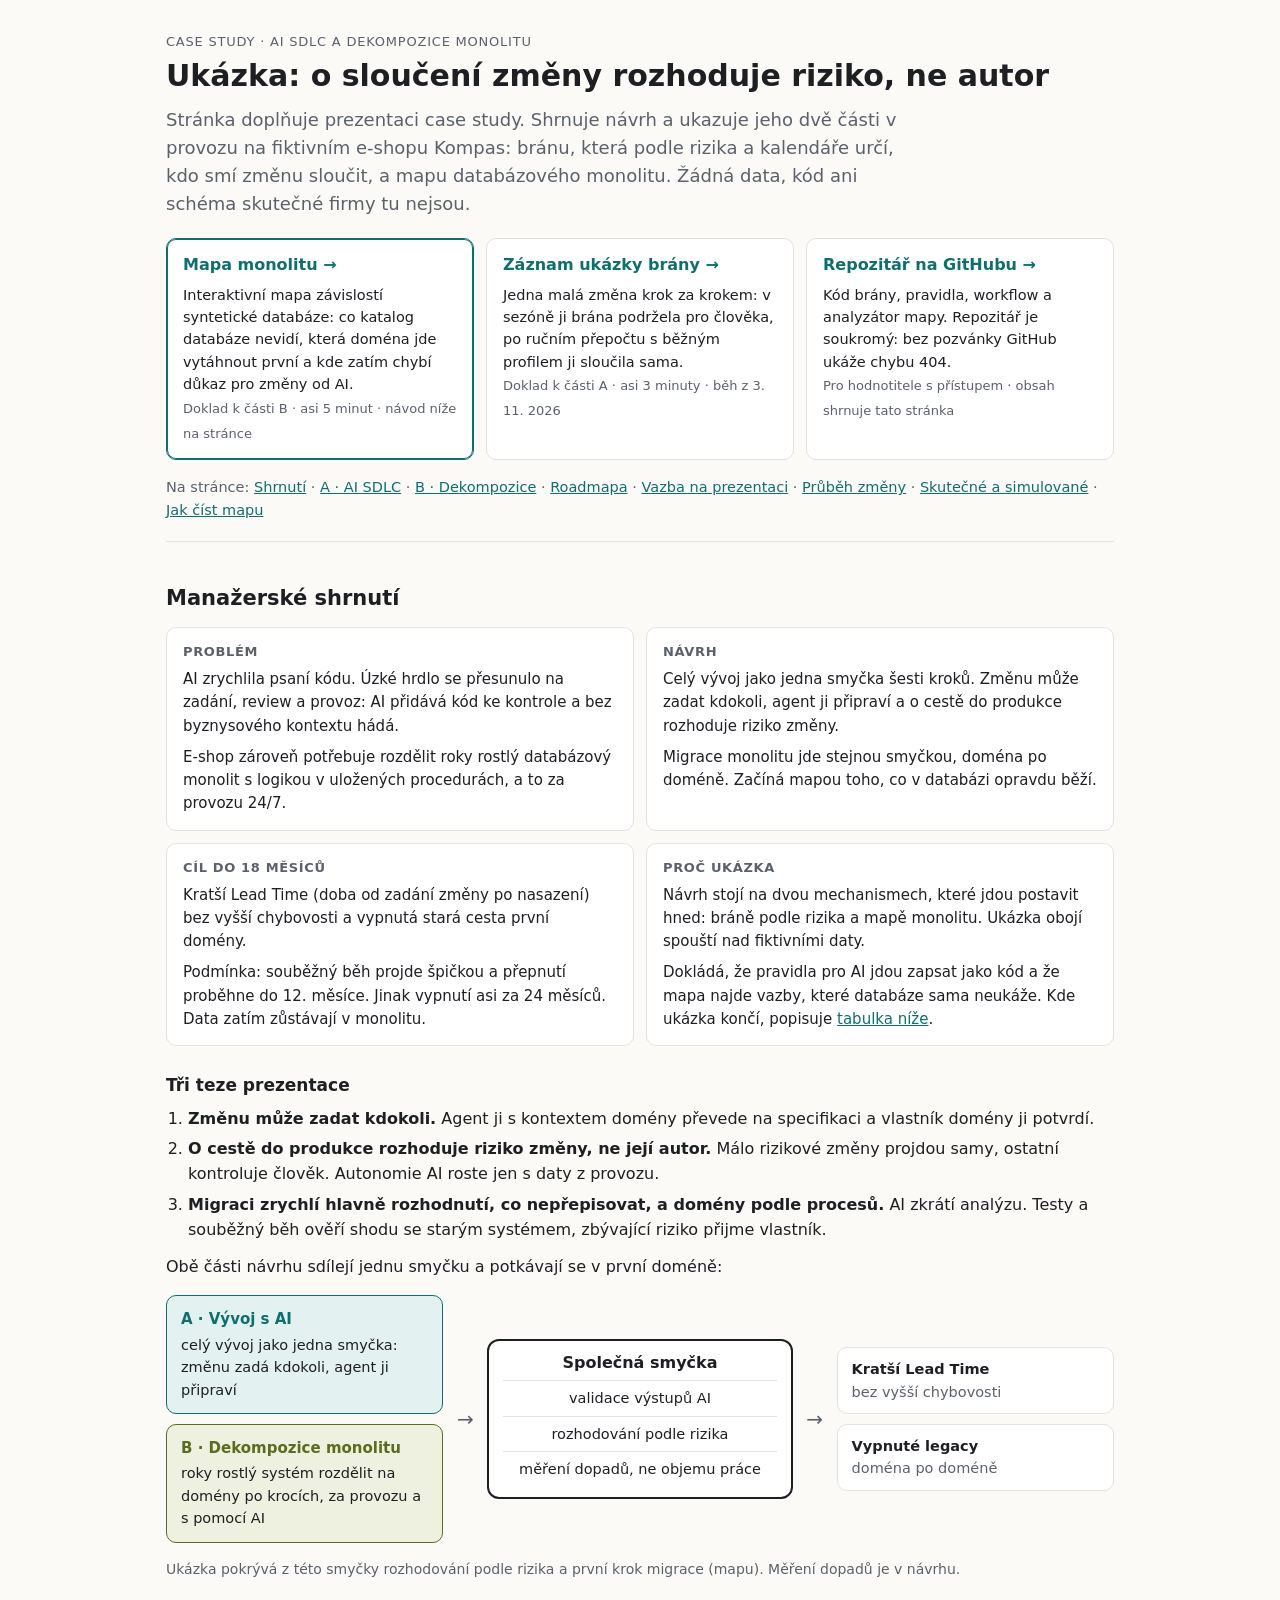
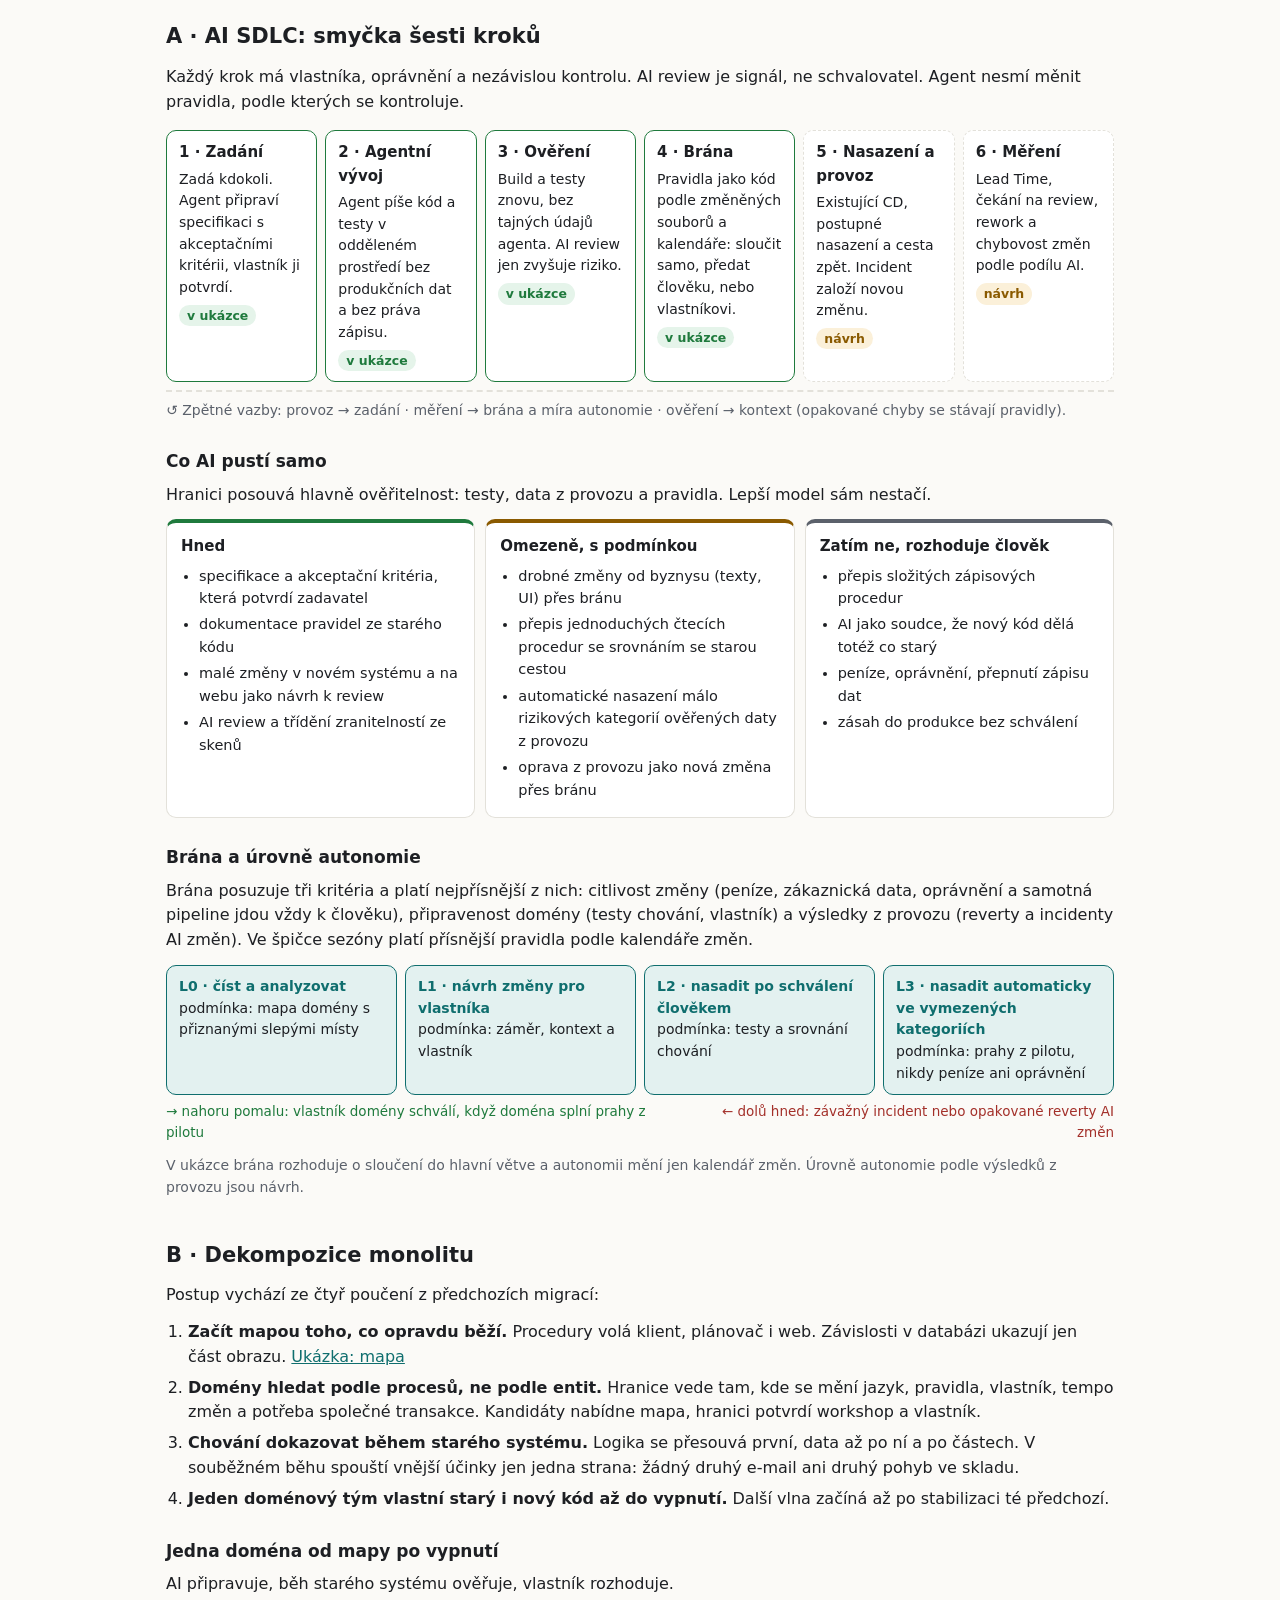
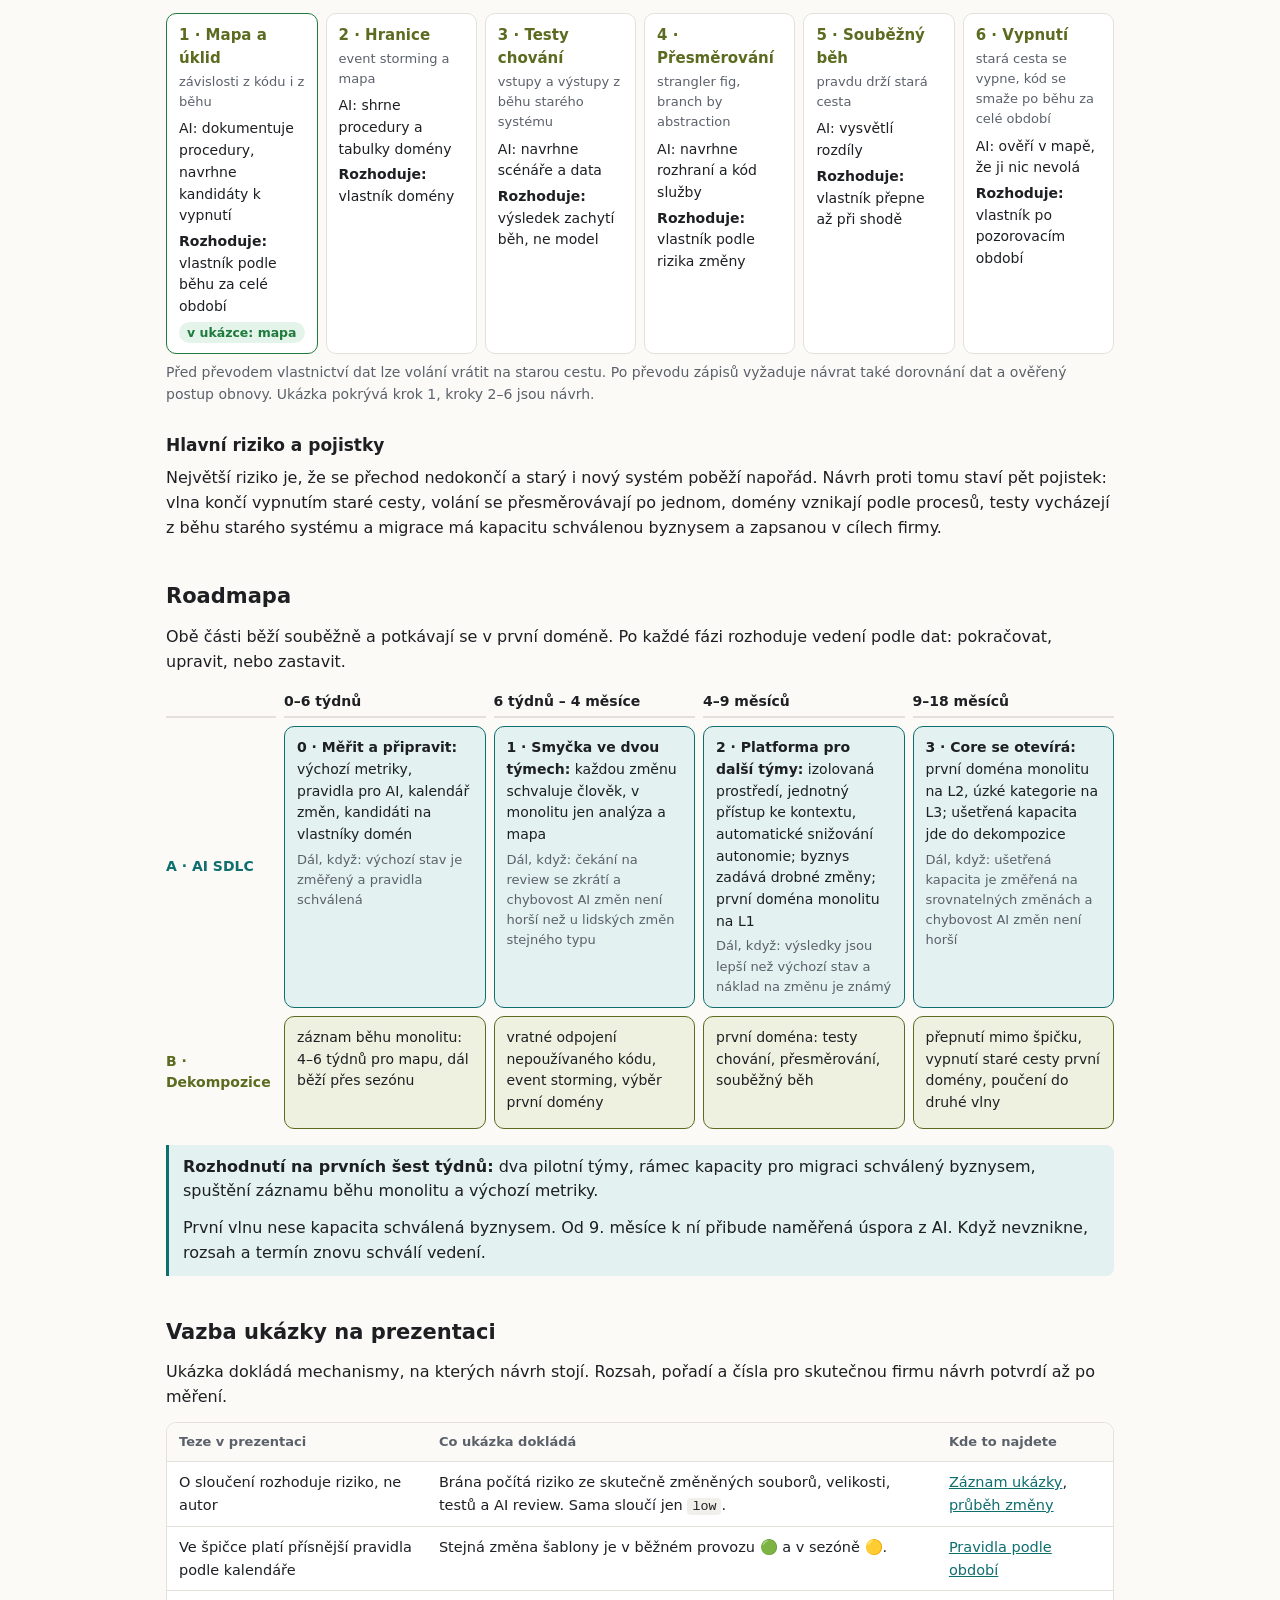
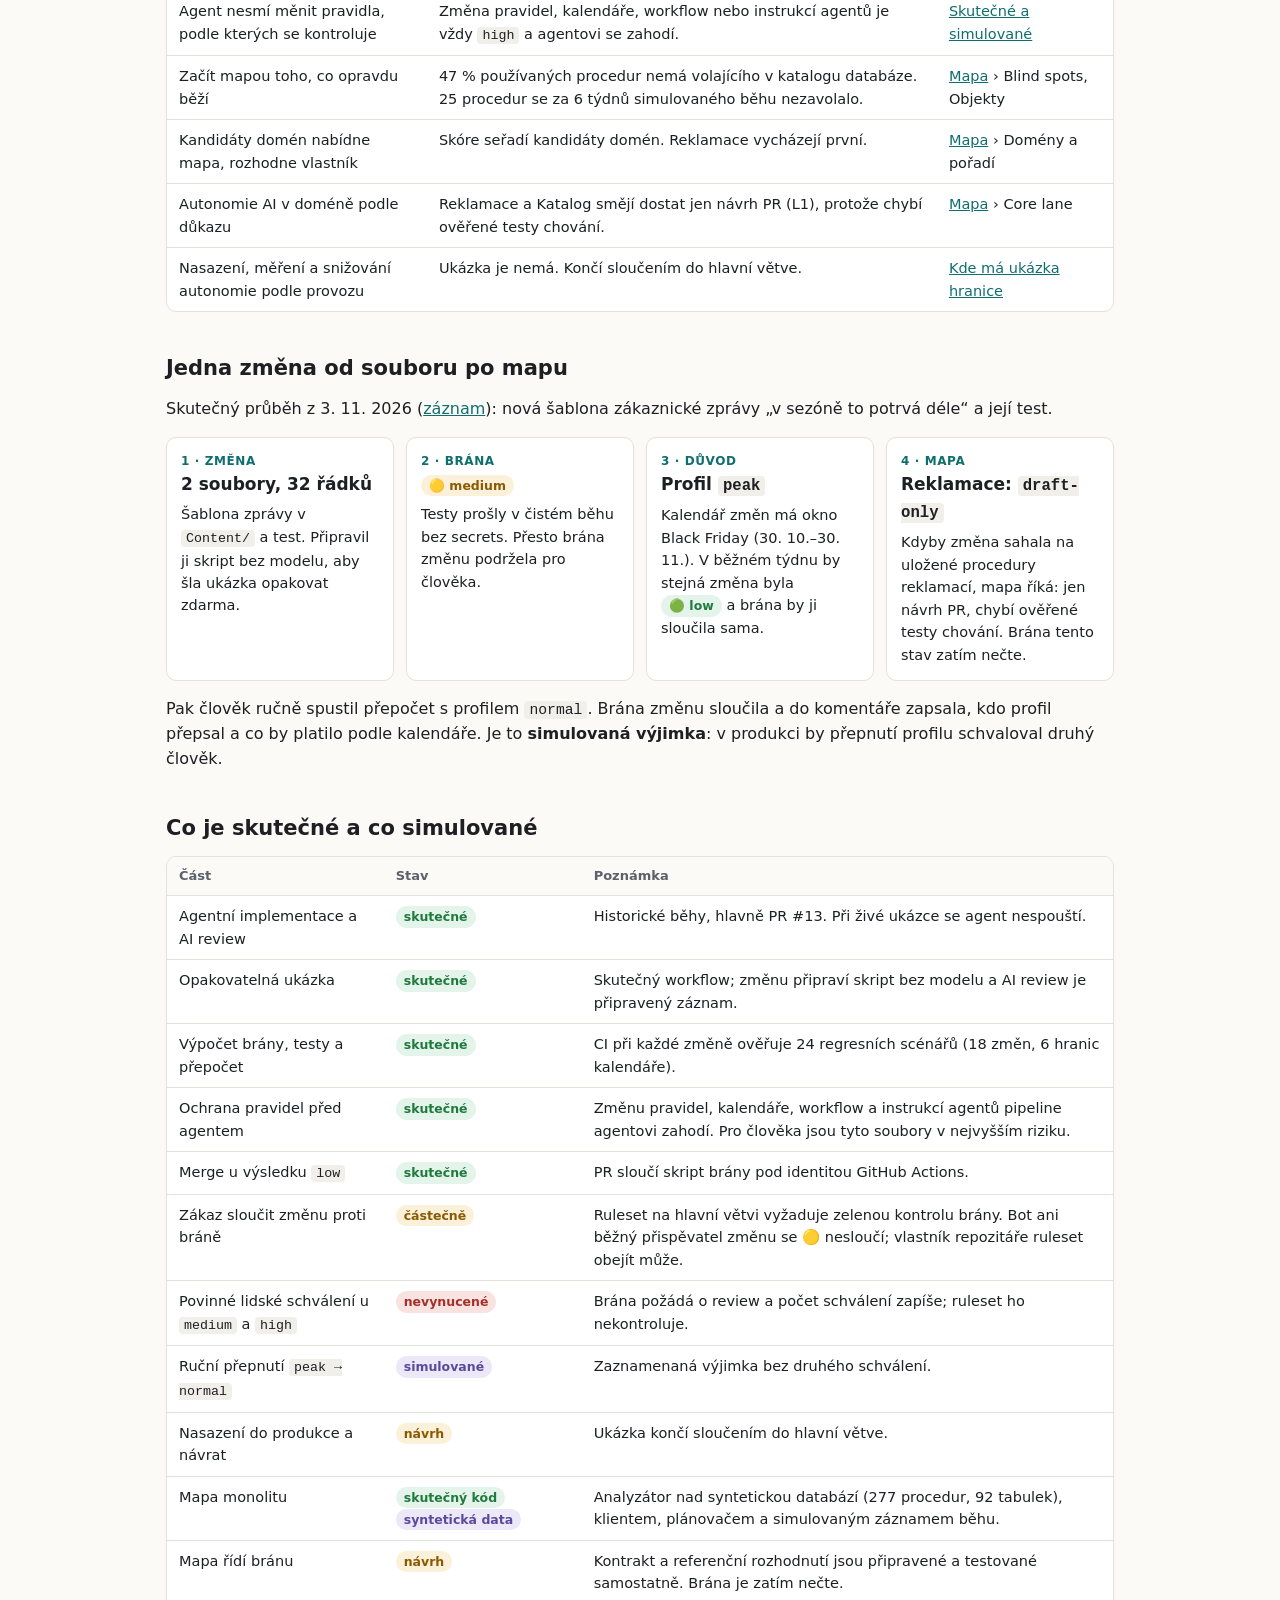
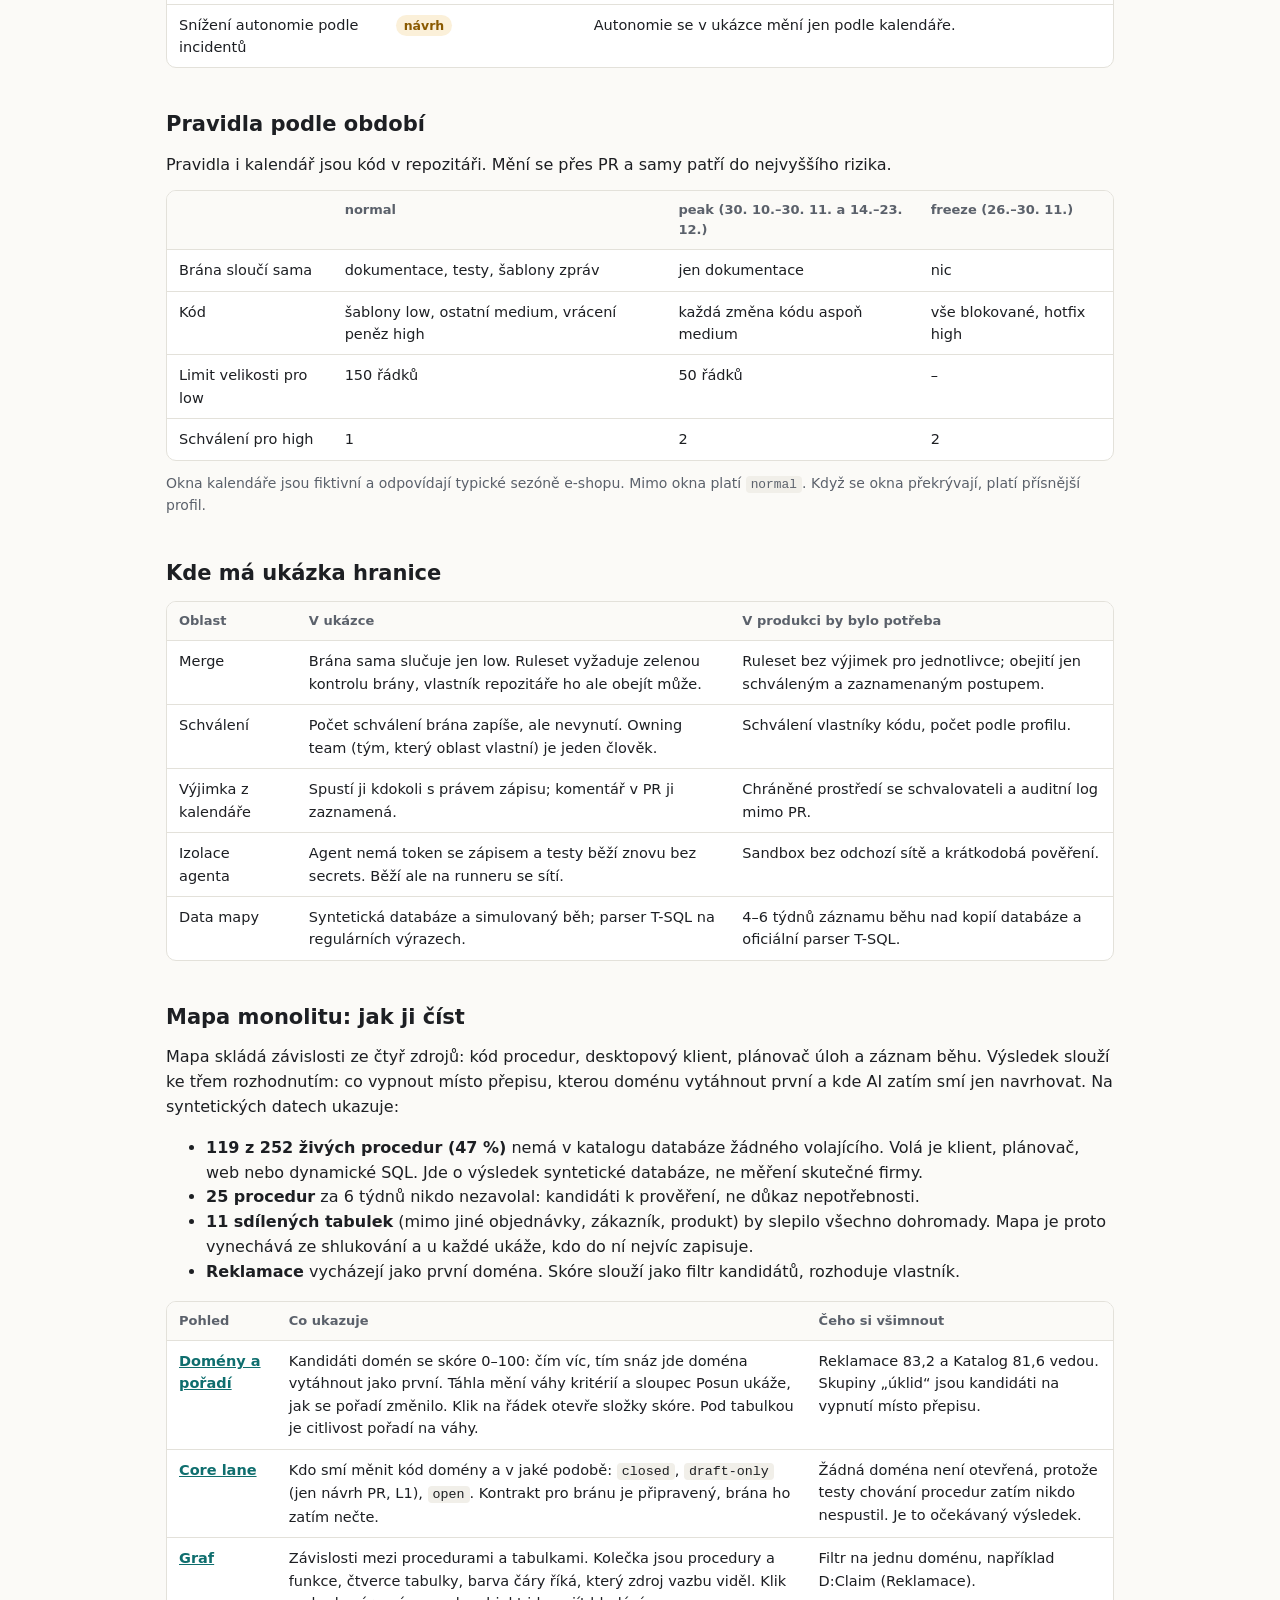
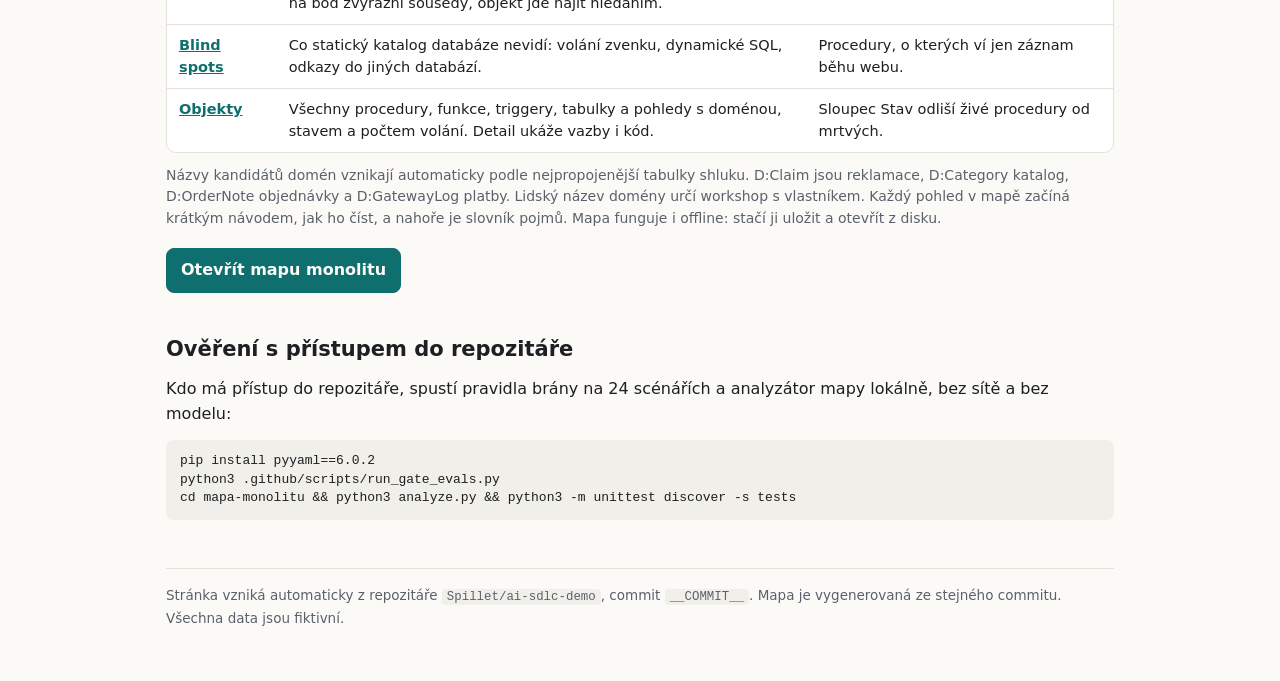
==== commit 43544d9e: "Mapa monolitu: popisy a UX pro hodnotitele Záhlaví vysvětluje, k čemu prototyp je, hranice, hlavní č" ====
--- a/pages/index.html
+++ b/pages/index.html
@@ -189,9 +189,9 @@
       <tr><td>O sloučení rozhoduje riziko, ne autor</td><td>Brána počítá riziko ze skutečně změněných souborů, velikosti, testů a AI review. Sama sloučí jen <code>low</code>.</td><td><a href="zaznam-dema.html">Záznam ukázky</a>, <a href="#zmena">průběh změny</a></td></tr>
       <tr><td>Ve špičce platí přísnější pravidla podle kalendáře</td><td>Stejná změna šablony je v běžném provozu 🟢 a v sezóně 🟡.</td><td><a href="#obdobi">Pravidla podle období</a></td></tr>
       <tr><td>Agent nesmí měnit pravidla, podle kterých se kontroluje</td><td>Změna pravidel, kalendáře, workflow nebo instrukcí agentů je vždy <code>high</code> a agentovi se zahodí.</td><td><a href="#skutecne">Skutečné a simulované</a></td></tr>
-      <tr><td>Začít mapou toho, co opravdu běží</td><td>47 % používaných procedur nemá volajícího v katalogu databáze. 25 procedur se za 6 týdnů simulovaného běhu nezavolalo.</td><td><a href="mapa/">Mapa</a> › Blind spots, Objekty</td></tr>
+      <tr><td>Začít mapou toho, co opravdu běží</td><td>47 % používaných procedur nemá volajícího v katalogu databáze. 25 procedur se za 6 týdnů simulovaného běhu nezavolalo.</td><td><a href="mapa/#pohled-blind">Mapa</a> › Blind spots, Objekty</td></tr>
       <tr><td>Kandidáty domén nabídne mapa, rozhodne vlastník</td><td>Skóre seřadí kandidáty domén. Reklamace vycházejí první.</td><td><a href="mapa/">Mapa</a> › Domény a pořadí</td></tr>
-      <tr><td>Autonomie AI v doméně podle důkazu</td><td>Reklamace a Katalog smějí dostat jen návrh PR (L1), protože chybí ověřené testy chování.</td><td><a href="mapa/">Mapa</a> › Core lane</td></tr>
+      <tr><td>Autonomie AI v doméně podle důkazu</td><td>Reklamace a Katalog smějí dostat jen návrh PR (L1), protože chybí ověřené testy chování.</td><td><a href="mapa/#pohled-lane">Mapa</a> › Core lane</td></tr>
       <tr><td>Nasazení, měření a snižování autonomie podle provozu</td><td>Ukázka je nemá. Končí sloučením do hlavní větve.</td><td><a href="#hranice">Kde má ukázka hranice</a></td></tr>
     </tbody>
   </table></div>
@@ -271,14 +271,14 @@
   <div class="table-wrap"><table>
     <thead><tr><th>Pohled</th><th>Co ukazuje</th><th>Čeho si všimnout</th></tr></thead>
     <tbody>
-      <tr><td><strong>Domény a pořadí</strong></td><td>Kandidáti domén se skóre 0–100: čím víc, tím snáz jde doména vytáhnout jako první. Posuvníky mění váhy, klik na řádek otevře důvody.</td><td>Reklamace 83,2 a Katalog 81,6 vedou. Skupiny „úklid“ jsou kandidáti na vypnutí místo přepisu.</td></tr>
-      <tr><td><strong>Core lane</strong></td><td>Kdo smí měnit kód domény a v jaké podobě: <code>closed</code>, <code>draft-only</code> (jen návrh PR, L1), <code>open</code>.</td><td>Žádná doména není otevřená, protože testy chování procedur zatím nikdo nespustil. Je to očekávaný výsledek.</td></tr>
-      <tr><td><strong>Graf</strong></td><td>Závislosti mezi procedurami a tabulkami. Kolečka jsou procedury a funkce, čtverce tabulky, barva hrany říká, který zdroj vazbu viděl.</td><td>Filtr na jednu doménu, například D:Claim (Reklamace).</td></tr>
-      <tr><td><strong>Blind spots</strong></td><td>Co statický katalog databáze nevidí: volání zvenku, dynamické SQL, odkazy do jiných databází.</td><td>Procedury, o kterých ví jen záznam běhu webu.</td></tr>
-      <tr><td><strong>Objekty</strong></td><td>Všechny procedury, funkce, triggery a tabulky s doménou, stavem a počtem volání.</td><td>Sloupec Stav odliší živé procedury od mrtvých.</td></tr>
-    </tbody>
-  </table></div>
-  <p class="muted small">Názvy kandidátů domén vznikají automaticky podle nejpropojenější tabulky shluku. D:Claim jsou reklamace, D:Category katalog, D:OrderNote objednávky a D:GatewayLog platby. Lidský název domény určí workshop s vlastníkem. Mapa funguje i offline: stačí ji uložit a otevřít z disku.</p>
+      <tr><td><strong><a href="mapa/#pohled-domeny">Domény a pořadí</a></strong></td><td>Kandidáti domén se skóre 0–100: čím víc, tím snáz jde doména vytáhnout jako první. Táhla mění váhy kritérií a sloupec Posun ukáže, jak se pořadí změnilo. Klik na řádek otevře složky skóre. Pod tabulkou je citlivost pořadí na váhy.</td><td>Reklamace 83,2 a Katalog 81,6 vedou. Skupiny „úklid“ jsou kandidáti na vypnutí místo přepisu.</td></tr>
+      <tr><td><strong><a href="mapa/#pohled-lane">Core lane</a></strong></td><td>Kdo smí měnit kód domény a v jaké podobě: <code>closed</code>, <code>draft-only</code> (jen návrh PR, L1), <code>open</code>. Kontrakt pro bránu je připravený, brána ho zatím nečte.</td><td>Žádná doména není otevřená, protože testy chování procedur zatím nikdo nespustil. Je to očekávaný výsledek.</td></tr>
+      <tr><td><strong><a href="mapa/#pohled-graf">Graf</a></strong></td><td>Závislosti mezi procedurami a tabulkami. Kolečka jsou procedury a funkce, čtverce tabulky, barva čáry říká, který zdroj vazbu viděl. Klik na bod zvýrazní sousedy, objekt jde najít hledáním.</td><td>Filtr na jednu doménu, například D:Claim (Reklamace).</td></tr>
+      <tr><td><strong><a href="mapa/#pohled-blind">Blind spots</a></strong></td><td>Co statický katalog databáze nevidí: volání zvenku, dynamické SQL, odkazy do jiných databází.</td><td>Procedury, o kterých ví jen záznam běhu webu.</td></tr>
+      <tr><td><strong><a href="mapa/#pohled-objekty">Objekty</a></strong></td><td>Všechny procedury, funkce, triggery, tabulky a pohledy s doménou, stavem a počtem volání. Detail ukáže vazby i kód.</td><td>Sloupec Stav odliší živé procedury od mrtvých.</td></tr>
+    </tbody>
+  </table></div>
+  <p class="muted small">Názvy kandidátů domén vznikají automaticky podle nejpropojenější tabulky shluku. D:Claim jsou reklamace, D:Category katalog, D:OrderNote objednávky a D:GatewayLog platby. Lidský název domény určí workshop s vlastníkem. Každý pohled v mapě začíná krátkým návodem, jak ho číst, a nahoře je slovník pojmů. Mapa funguje i offline: stačí ji uložit a otevřít z disku.</p>
   <div class="links"><a class="primary" href="mapa/">Otevřít mapu monolitu</a></div>
 </section>
 
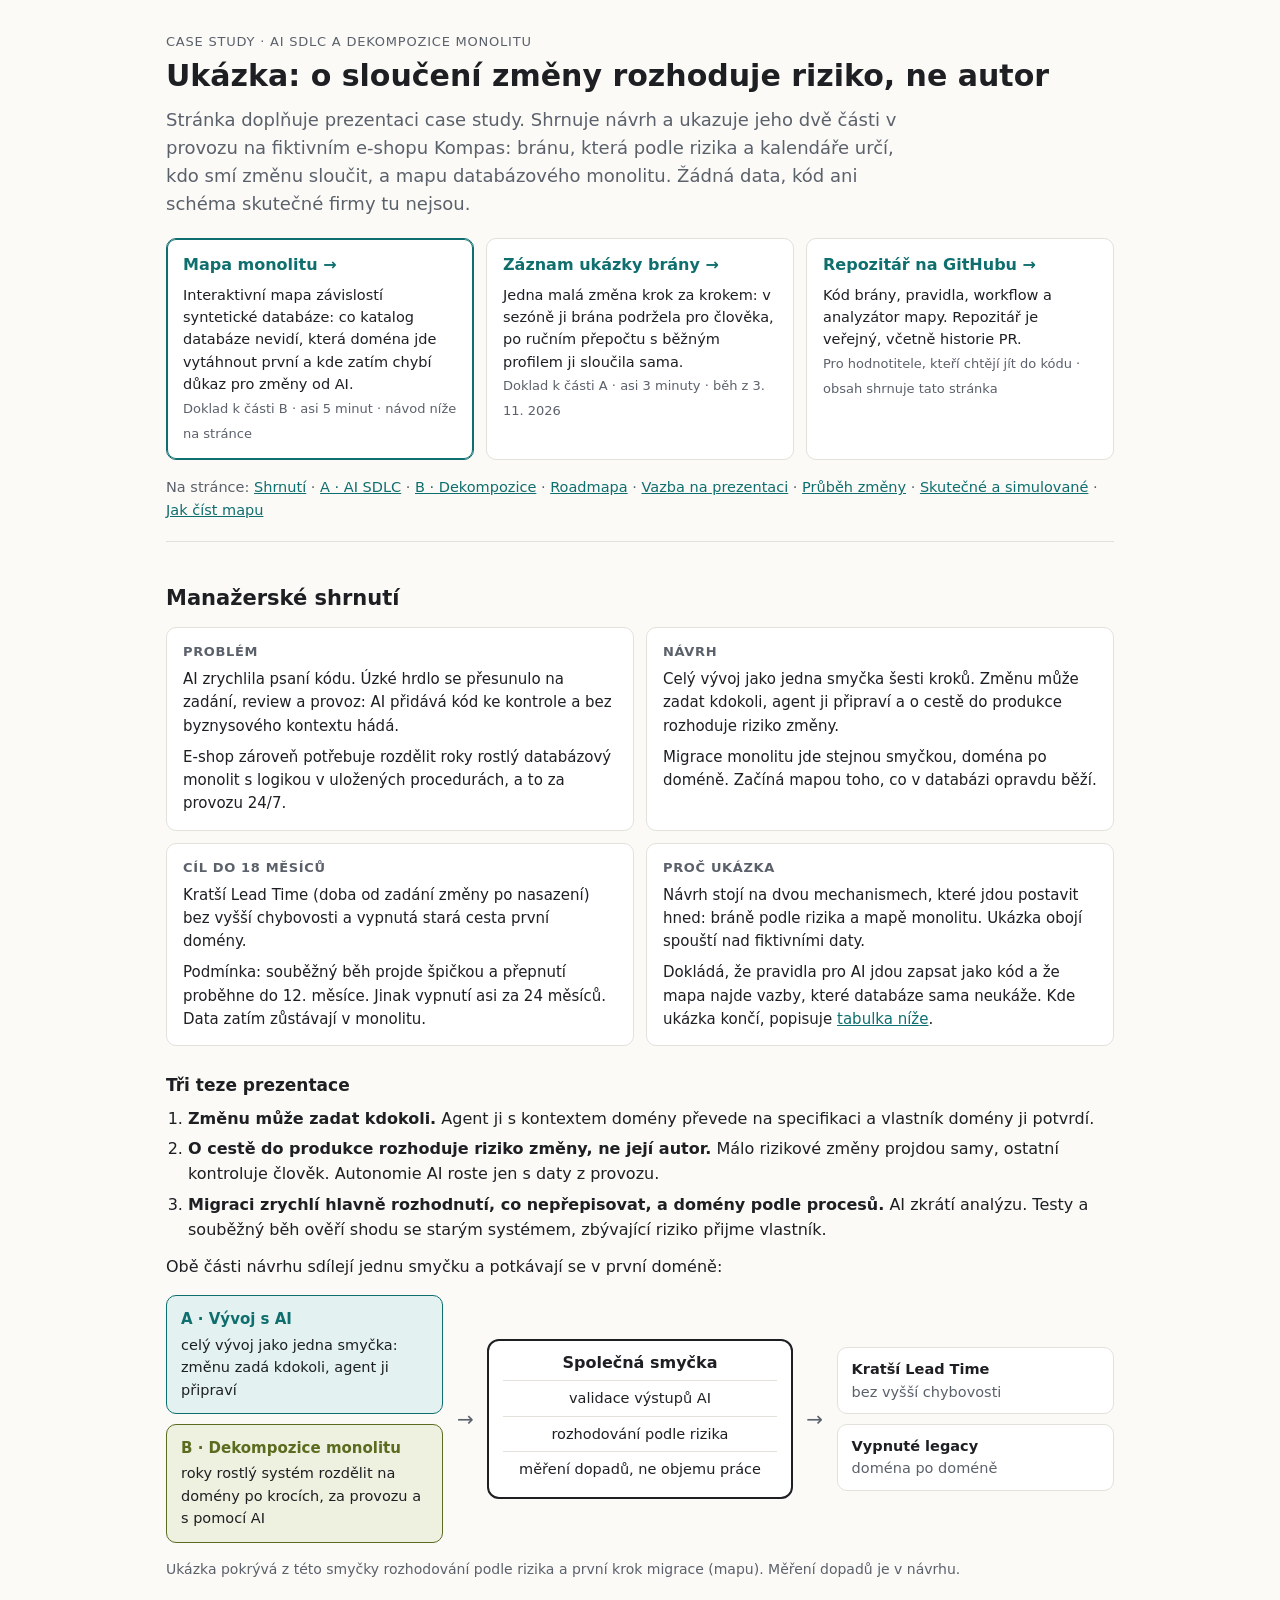
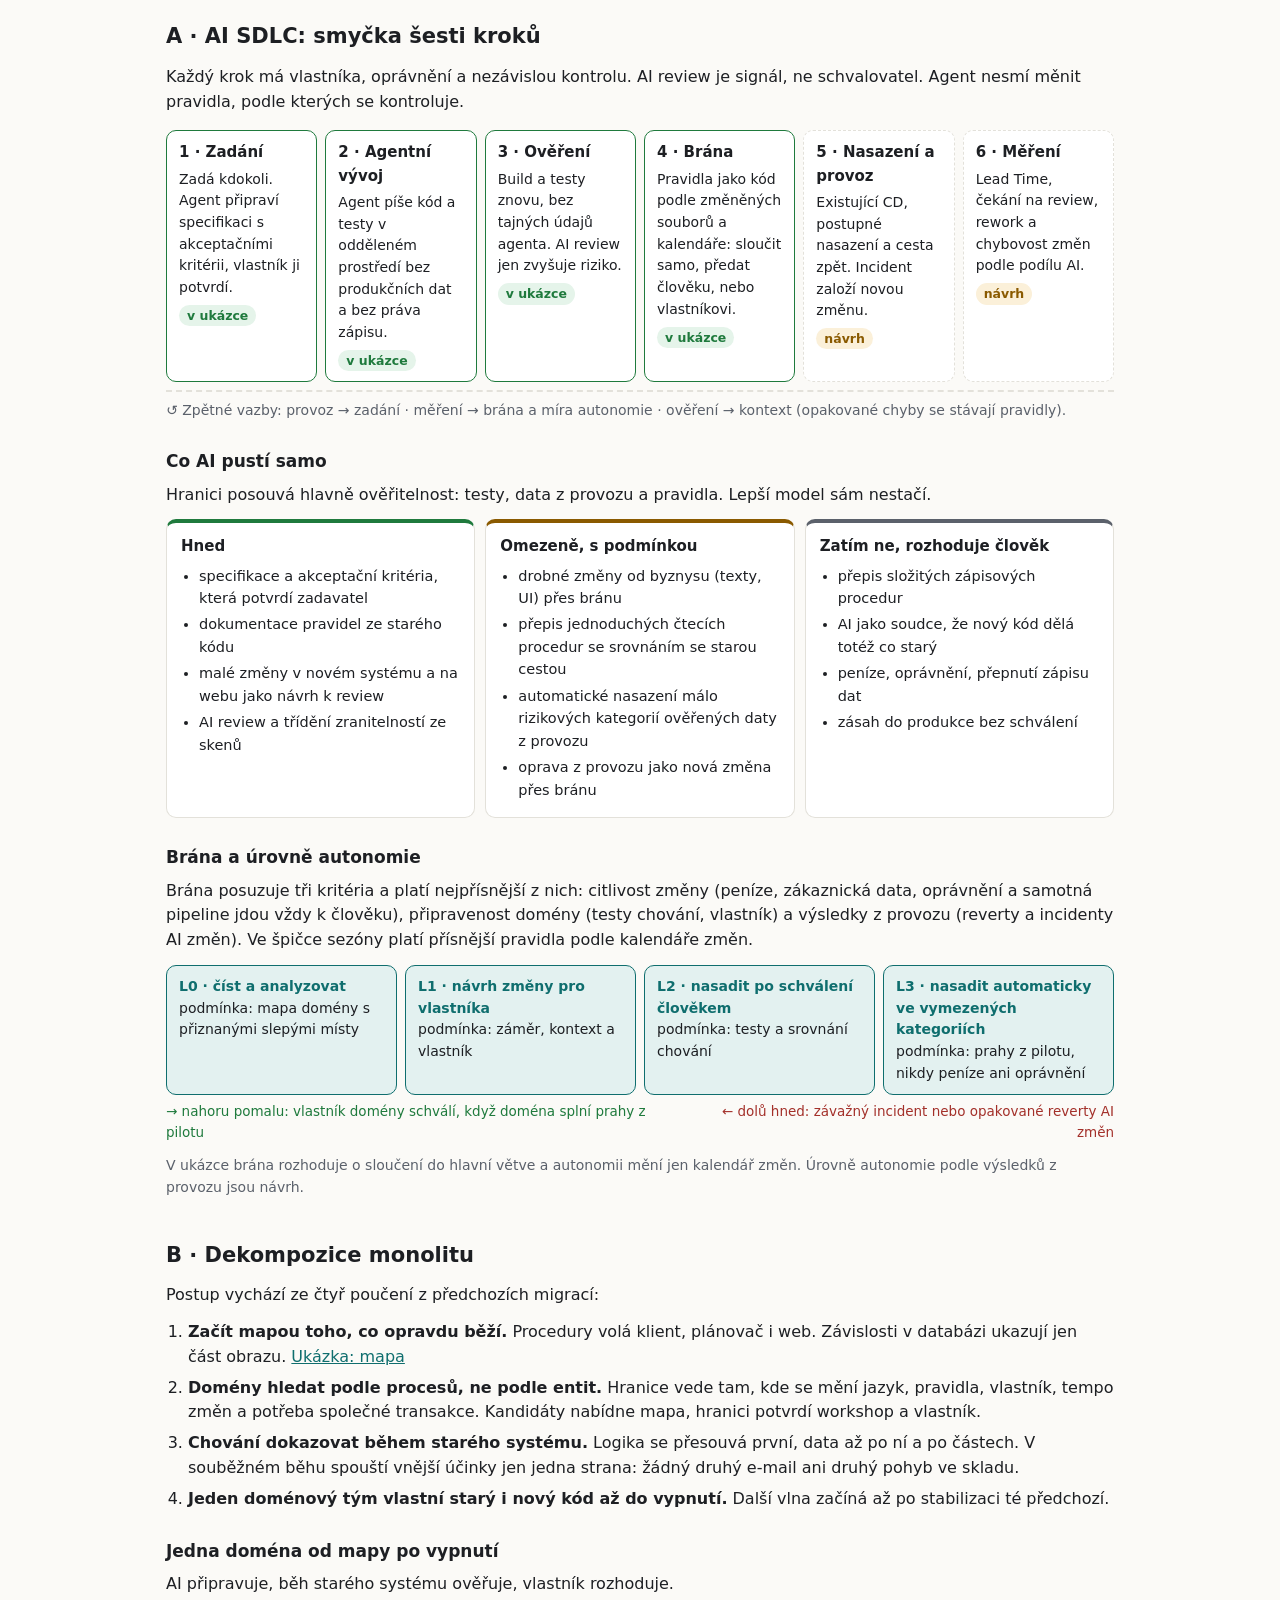
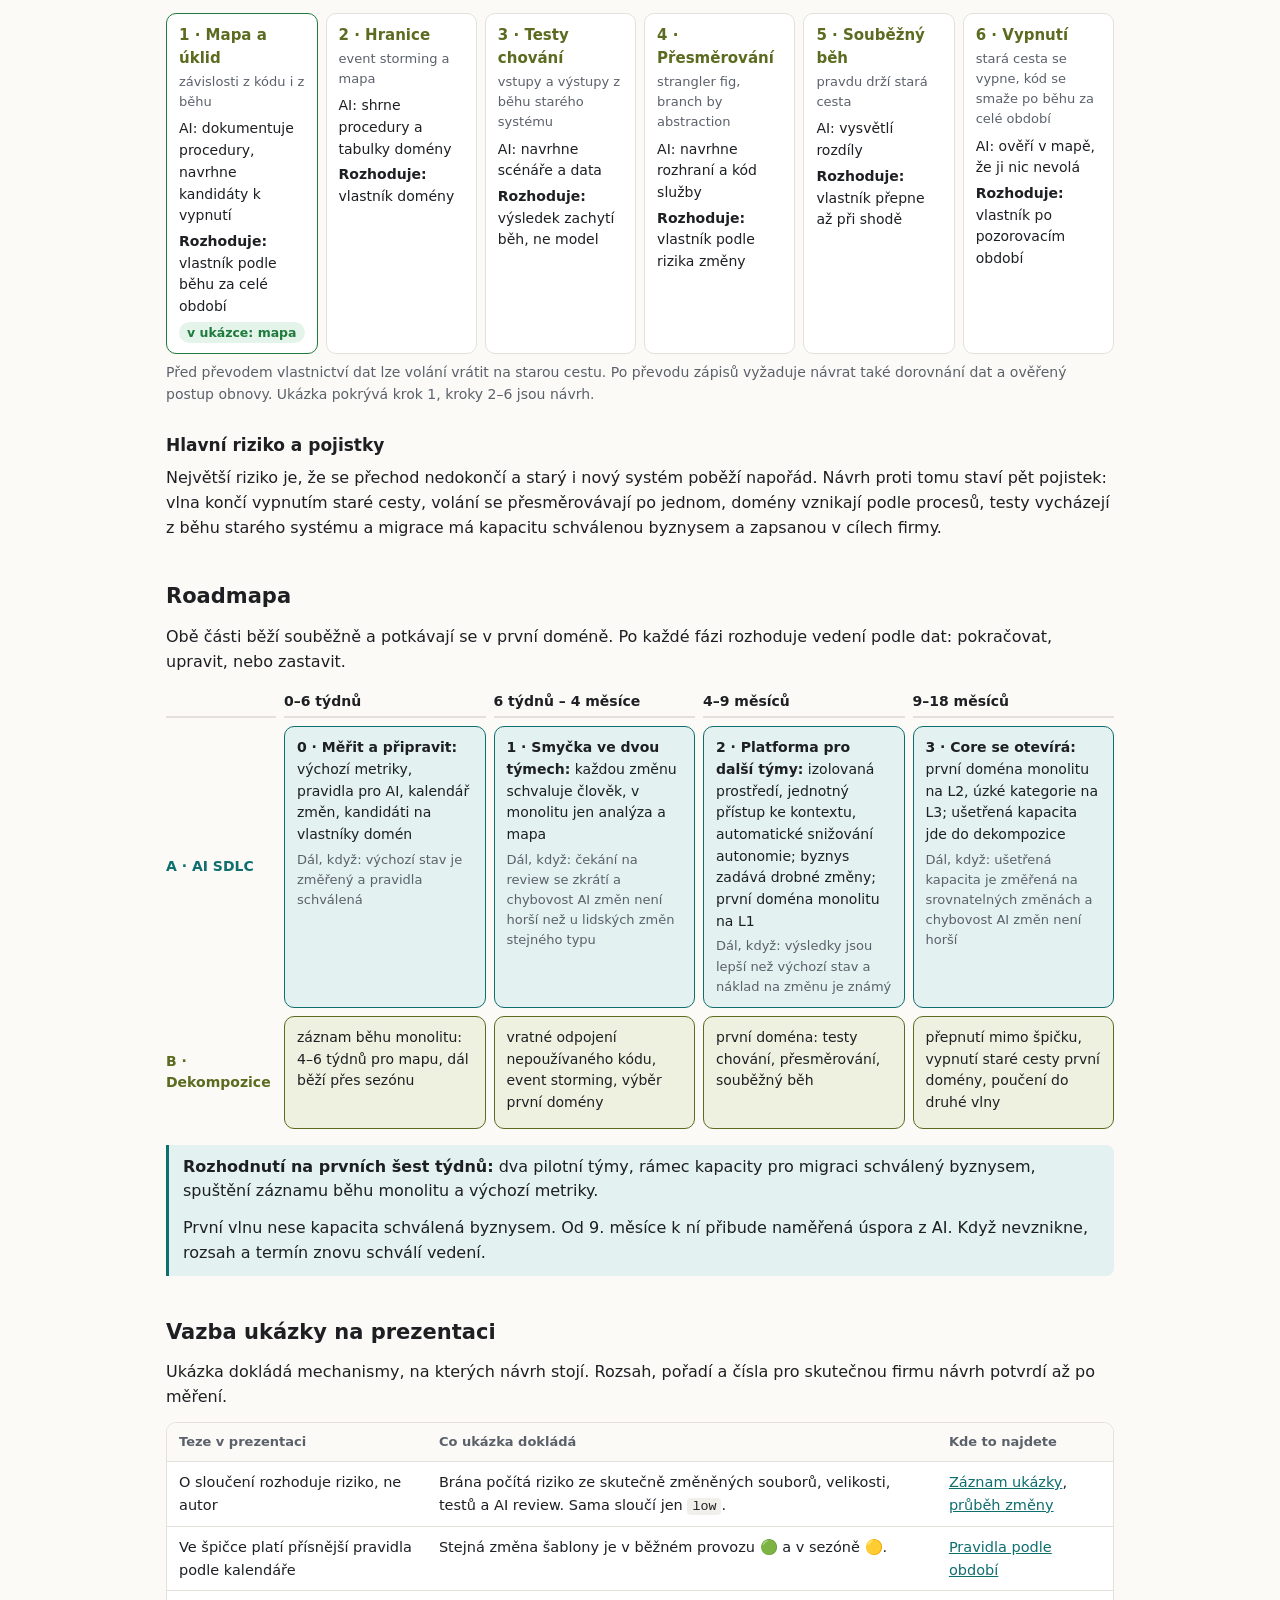
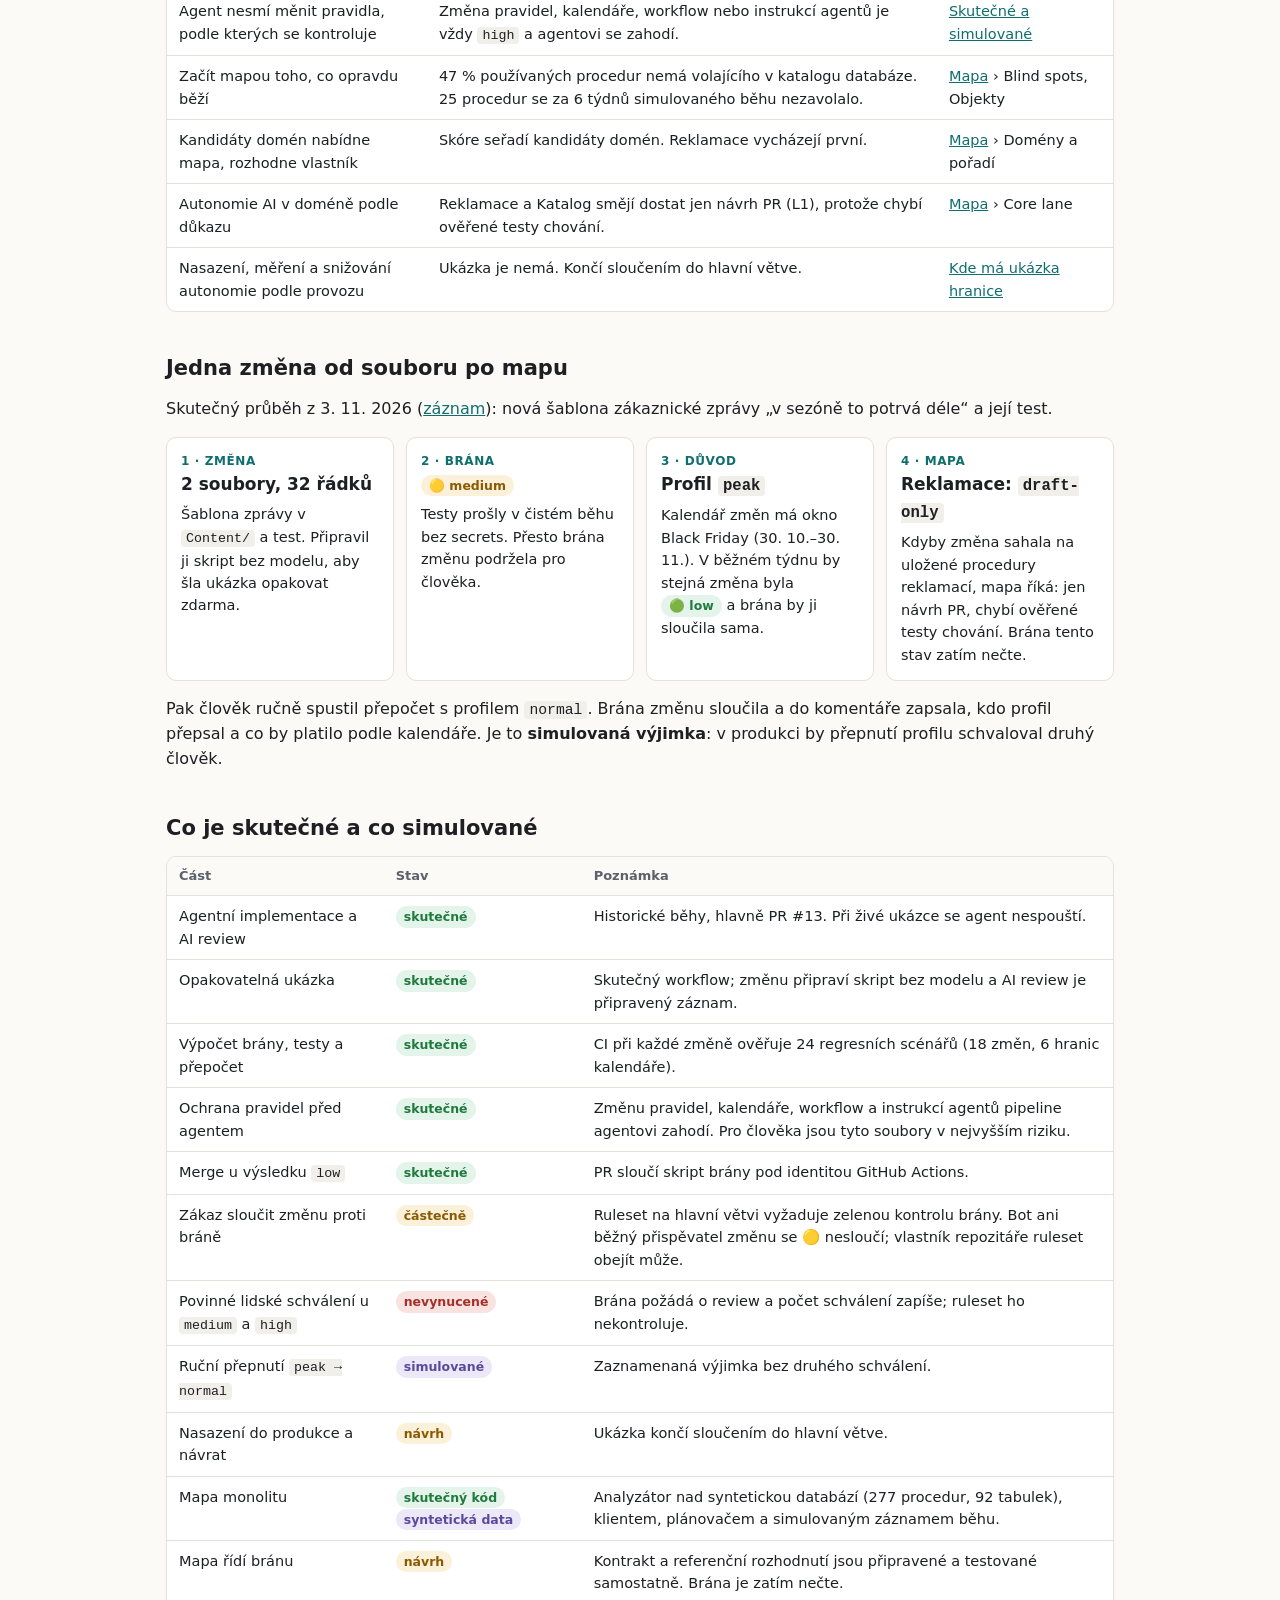
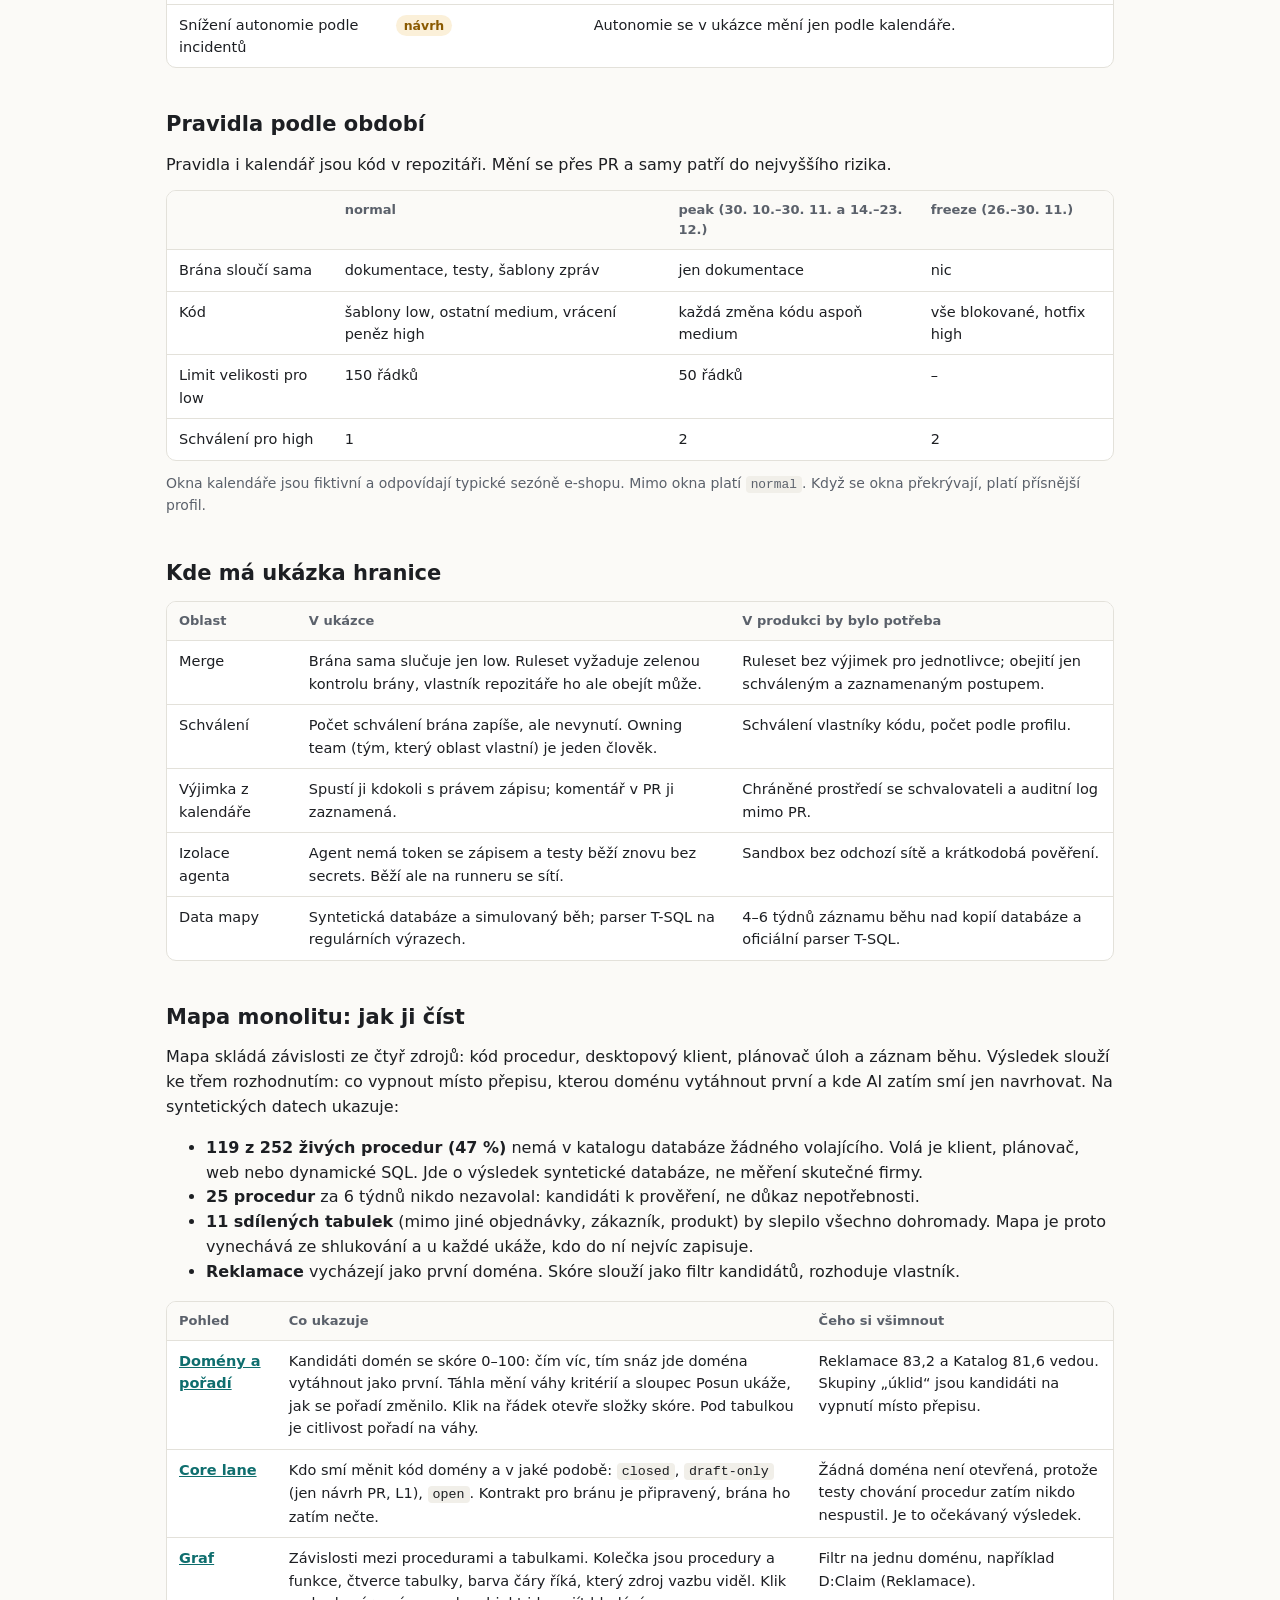
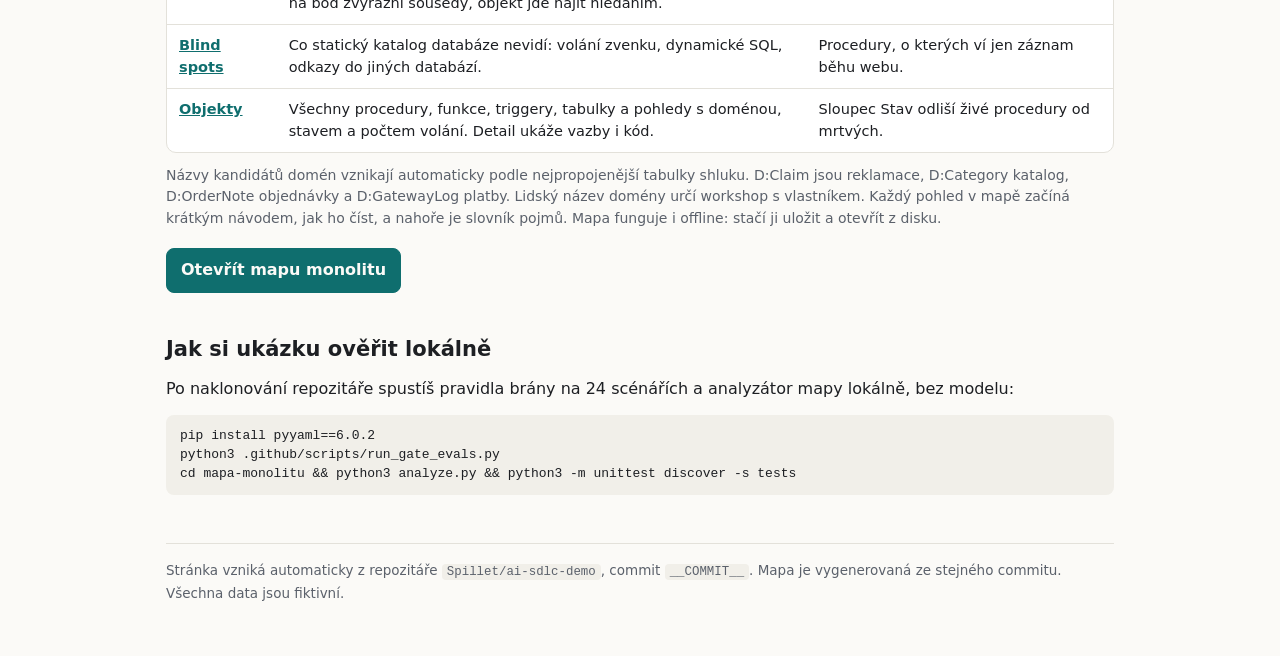
==== commit 66a67494: "Mapa a Pages: kandidát na vypnutí místo smazání, veřejné repo Co-Authored-By: Claude Opus 5.5 <norep" ====
--- a/pages/index.html
+++ b/pages/index.html
@@ -26,8 +26,8 @@
     </a>
     <a class="card" href="https://github.com/Spillet/ai-sdlc-demo">
       <span class="k">Repozitář na GitHubu →</span>
-      <p>Kód brány, pravidla, workflow a analyzátor mapy. Repozitář je soukromý: bez pozvánky GitHub ukáže chybu 404.</p>
-      <span class="meta">Pro hodnotitele s přístupem · obsah shrnuje tato stránka</span>
+      <p>Kód brány, pravidla, workflow a analyzátor mapy. Repozitář je veřejný, včetně historie PR.</p>
+      <span class="meta">Pro hodnotitele, kteří chtějí jít do kódu · obsah shrnuje tato stránka</span>
     </a>
   </div>
   <p class="toc">Na stránce: <a href="#shrnuti">Shrnutí</a> · <a href="#ai-sdlc">A · AI SDLC</a> · <a href="#dekompozice">B · Dekompozice</a> · <a href="#roadmapa">Roadmapa</a> · <a href="#vazba">Vazba na prezentaci</a> · <a href="#zmena">Průběh změny</a> · <a href="#skutecne">Skutečné a simulované</a> · <a href="#mapa">Jak číst mapu</a></p>
@@ -283,8 +283,8 @@
 </section>
 
 <section>
-  <h2>Ověření s přístupem do repozitáře</h2>
-  <p>Kdo má přístup do repozitáře, spustí pravidla brány na 24 scénářích a analyzátor mapy lokálně, bez sítě a bez modelu:</p>
+  <h2>Jak si ukázku ověřit lokálně</h2>
+  <p>Po naklonování repozitáře spustíš pravidla brány na 24 scénářích a analyzátor mapy lokálně, bez modelu:</p>
 <pre>pip install pyyaml==6.0.2
 python3 .github/scripts/run_gate_evals.py
 cd mapa-monolitu &amp;&amp; python3 analyze.py &amp;&amp; python3 -m unittest discover -s tests</pre>
